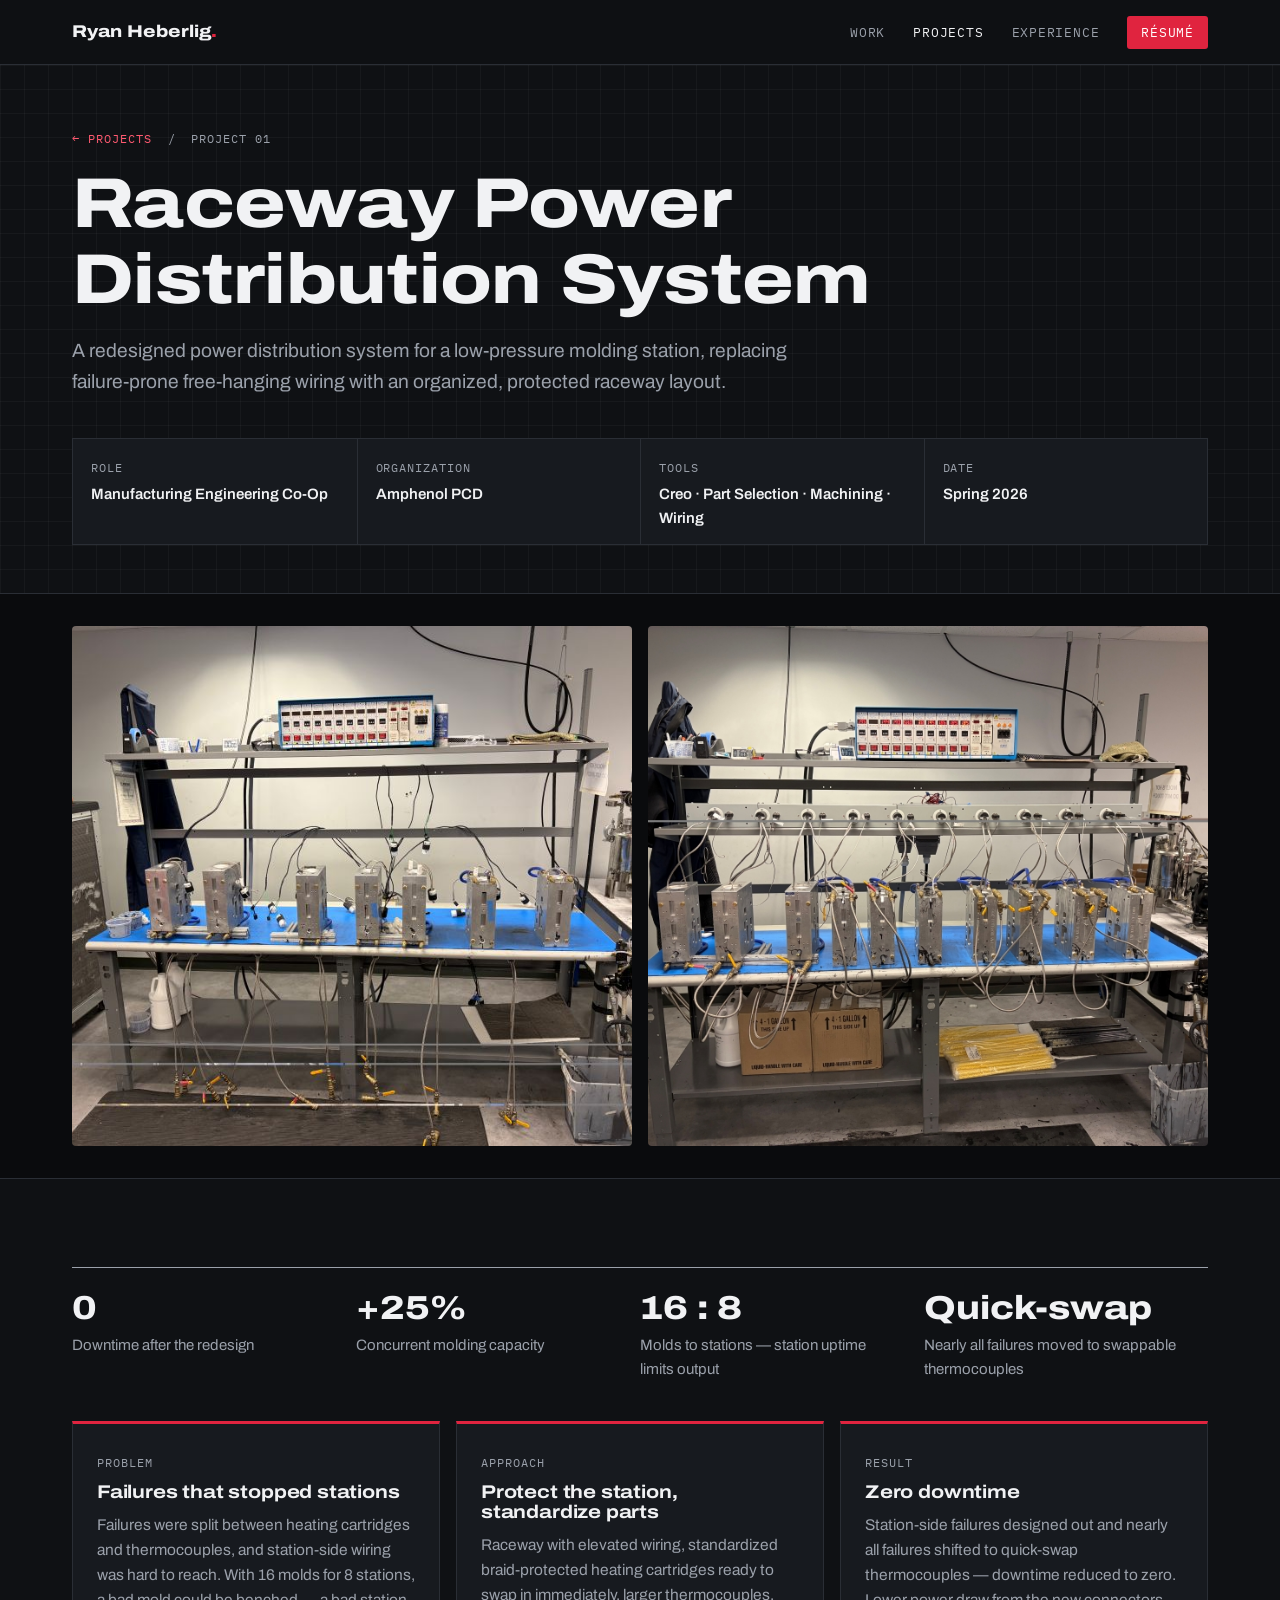
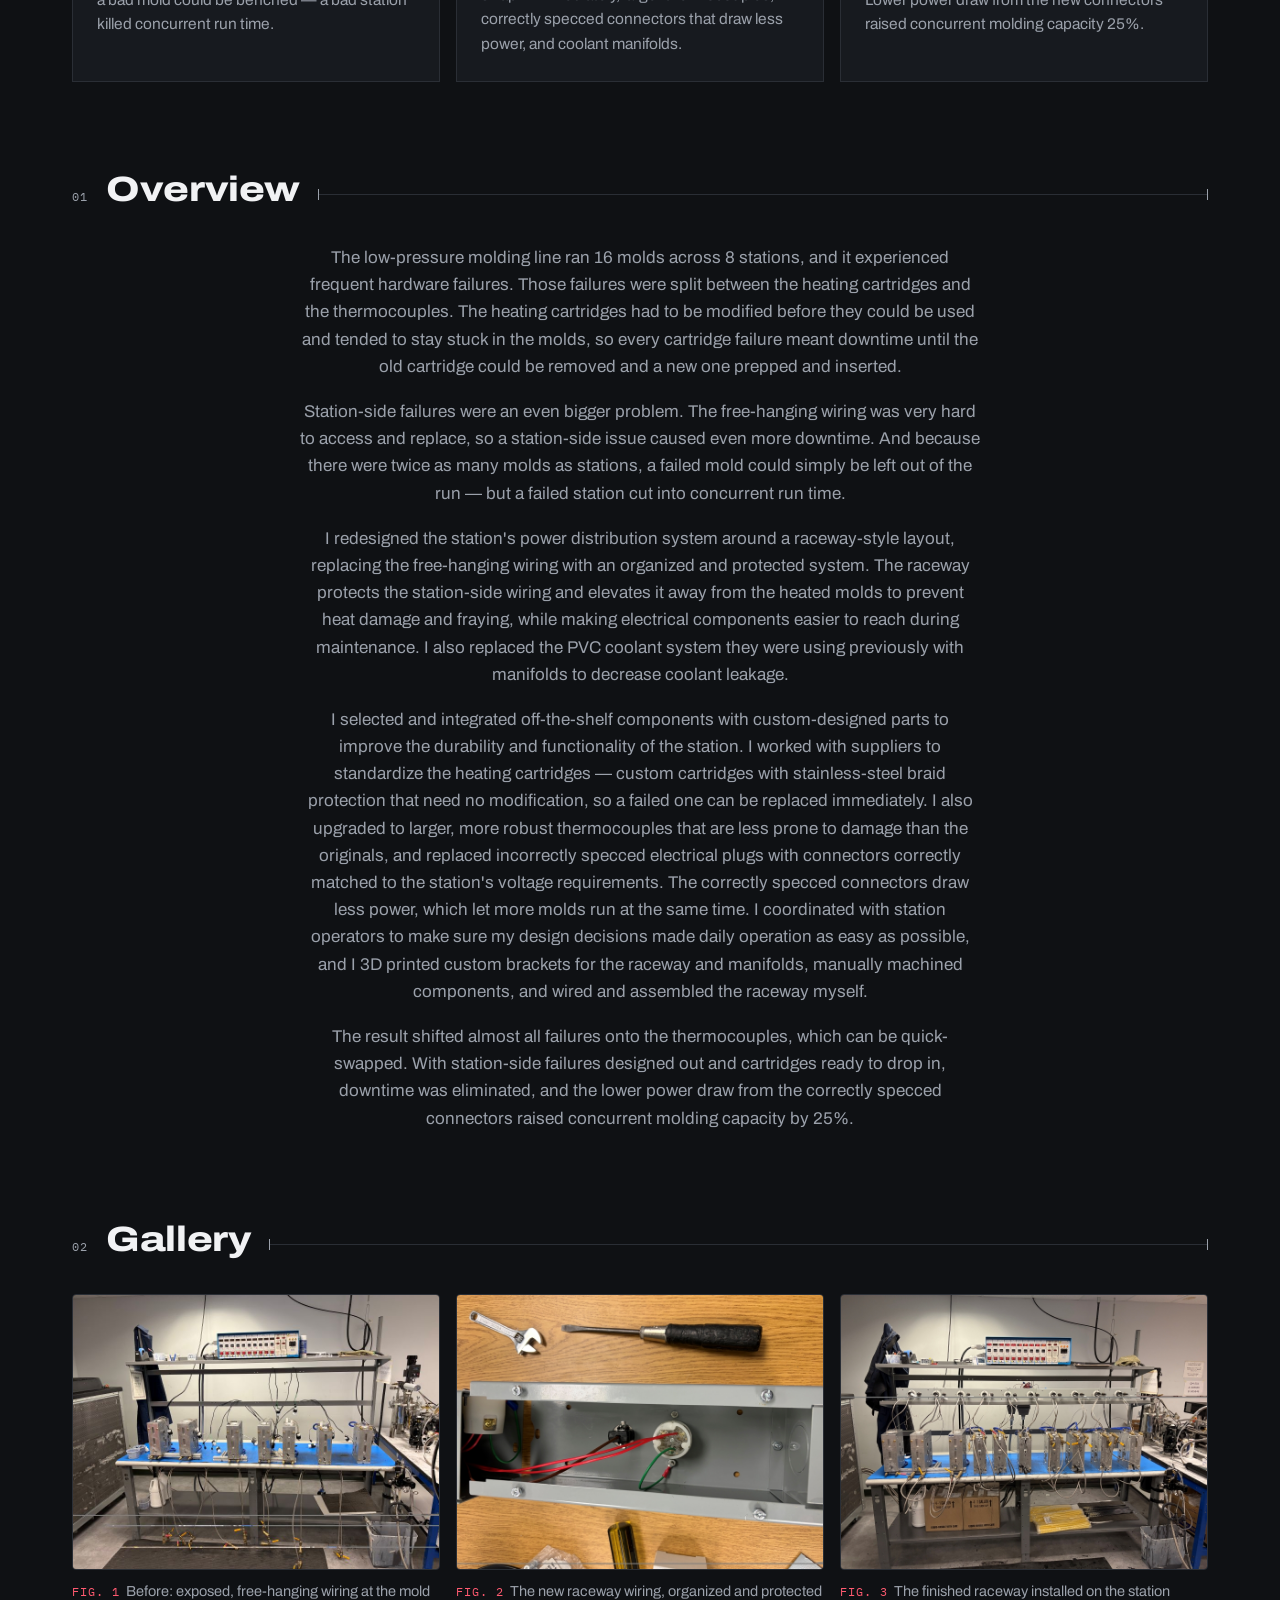
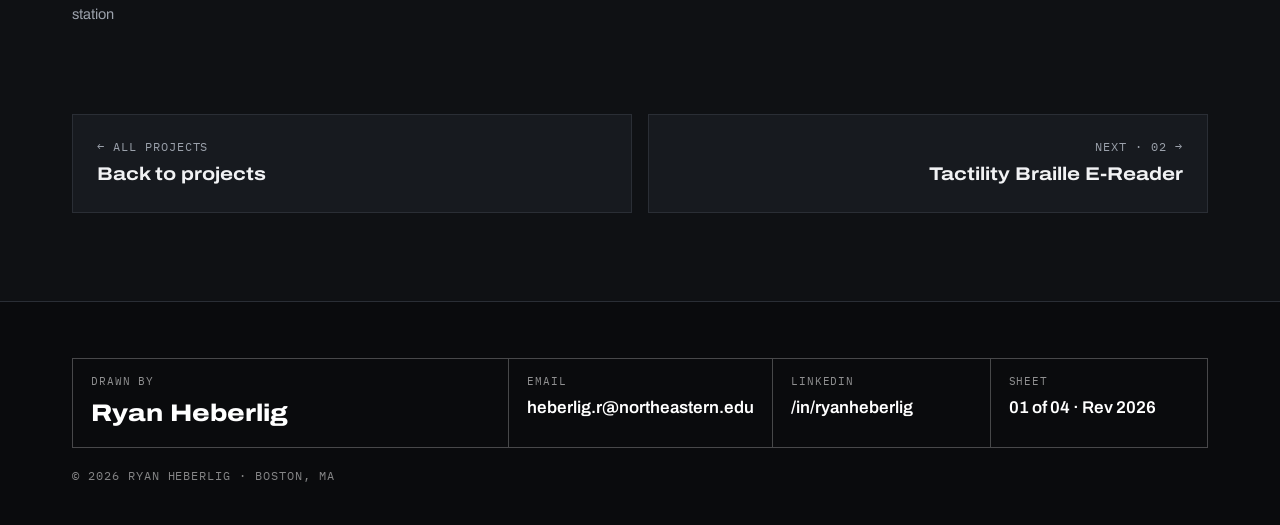
==== project-01.html @ c0a7a514 "Update site for new résumé - Replace resume.pdf with the latest version - Experience: add incoming Z" ====
<!DOCTYPE html>
<html lang="en">
<head>
  <meta charset="UTF-8">
  <meta name="viewport" content="width=device-width, initial-scale=1.0">
  <title>Raceway Power Distribution System — Ryan Heberlig</title>
  <meta name="description" content="A redesigned raceway-style power distribution system for a low-pressure molding station at Amphenol PCD, eliminating downtime and raising molding capacity by 25%.">
  <meta name="theme-color" content="#0F1114">
  <link rel="stylesheet" href="style.css?v=8">
</head>
<body data-page="projects" class="project-page">

  <!-- NAV BAR (identical on every page) -->
  <header class="site-nav">
    <div class="wrap">
      <a href="index.html" class="brand">Ryan Heberlig<span>.</span></a>
      <button class="nav-toggle" aria-label="Toggle navigation" aria-expanded="false">MENU</button>
      <nav>
        <ul class="nav-links">
          <li><a href="index.html" data-page="home">Work</a></li>
          <li><a href="projects.html" data-page="projects">Projects</a></li>
          <li><a href="index.html#experience">Experience</a></li>
          <li><a href="resume.html" data-page="resume" class="nav-cta">Résumé</a></li>
        </ul>
      </nav>
    </div>
  </header>

  <!-- =========================================================
       PROJECT HEADER + SPEC BOX
       ========================================================= -->
  <section class="p-hero grid-paper">
    <div class="wrap">
      <p class="mono crumbs"><a href="projects.html">← Projects</a> &nbsp;/&nbsp; Project 01</p>
      <h1>Raceway Power Distribution System</h1>
      <p class="sub">A redesigned power distribution system for a low-pressure molding station, replacing failure-prone free-hanging wiring with an organized, protected raceway layout.</p>
      <div class="spec"><div><span class="mono">Role</span><div class="v">Manufacturing Engineering Co-Op</div></div><div><span class="mono">Organization</span><div class="v">Amphenol PCD</div></div><div><span class="mono">Tools</span><div class="v">Creo · Part Selection · Machining · Wiring</div></div><div><span class="mono">Date</span><div class="v">Spring 2026</div></div></div>
    </div>
  </section>

  <!-- MAIN PHOTO / DEMO VIDEO (one item with p-media--single; remove that class to put two side by side) -->
  <section class="p-media">
    <div class="wrap">
      <img src="RacewayInitial.JPG" alt="Before: exposed, free-hanging wiring at the mold station">
      <img src="RacewayFinal.JPG" alt="After: the finished raceway power distribution system">
    </div>
  </section>

  <!-- =========================================================
       KEY NUMBERS + PROBLEM / APPROACH / RESULT
       ========================================================= -->
  <section class="sec">
    <div class="wrap">
      <div class="numbers"><div><div class="n">0</div><p>Downtime after the redesign</p></div><div><div class="n">+25%</div><p>Concurrent molding capacity</p></div><div><div class="n">16 : 8</div><p>Molds to stations — station uptime limits output</p></div><div><div class="n">Quick-swap</div><p>Nearly all failures moved to swappable thermocouples</p></div></div>
      <div class="par"><div><span class="mono">Problem</span><h3>Failures that stopped stations</h3><p>Failures were split between heating cartridges and thermocouples, and station-side wiring was hard to reach. With 16 molds for 8 stations, a bad mold could be benched — a bad station killed concurrent run time.</p></div><div><span class="mono">Approach</span><h3>Protect the station, standardize parts</h3><p>Raceway with elevated wiring, standardized braid-protected heating cartridges ready to swap in immediately, larger thermocouples, correctly specced connectors that draw less power, and coolant manifolds.</p></div><div><span class="mono">Result</span><h3>Zero downtime</h3><p>Station-side failures designed out and nearly all failures shifted to quick-swap thermocouples — downtime reduced to zero. Lower power draw from the new connectors raised concurrent molding capacity 25%.</p></div></div>
    </div>
  </section>

  <!-- OVERVIEW: free-form write-up. Keep paragraphs short. -->
  <section class="sec sec--tight">
    <div class="wrap">
      <div class="sec-head"><span class="mono">01</span><h2>Overview</h2><span class="dim"></span></div>
      <div class="prose prose--center">
        <p>The low-pressure molding line ran 16 molds across 8 stations, and it experienced frequent hardware failures. Those failures were split between the heating cartridges and the thermocouples. The heating cartridges had to be modified before they could be used and tended to stay stuck in the molds, so every cartridge failure meant downtime until the old cartridge could be removed and a new one prepped and inserted.</p>
        <p>Station-side failures were an even bigger problem. The free-hanging wiring was very hard to access and replace, so a station-side issue caused even more downtime. And because there were twice as many molds as stations, a failed mold could simply be left out of the run — but a failed station cut into concurrent run time.</p>
        <p>I redesigned the station's power distribution system around a raceway-style layout, replacing the free-hanging wiring with an organized and protected system. The raceway protects the station-side wiring and elevates it away from the heated molds to prevent heat damage and fraying, while making electrical components easier to reach during maintenance. I also replaced the PVC coolant system they were using previously with manifolds to decrease coolant leakage.</p>
        <p>I selected and integrated off-the-shelf components with custom-designed parts to improve the durability and functionality of the station. I worked with suppliers to standardize the heating cartridges — custom cartridges with stainless-steel braid protection that need no modification, so a failed one can be replaced immediately. I also upgraded to larger, more robust thermocouples that are less prone to damage than the originals, and replaced incorrectly specced electrical plugs with connectors correctly matched to the station's voltage requirements. The correctly specced connectors draw less power, which let more molds run at the same time. I coordinated with station operators to make sure my design decisions made daily operation as easy as possible, and I 3D printed custom brackets for the raceway and manifolds, manually machined components, and wired and assembled the raceway myself.</p>
        <p>The result shifted almost all failures onto the thermocouples, which can be quick-swapped. With station-side failures designed out and cartridges ready to drop in, downtime was eliminated, and the lower power draw from the correctly specced connectors raised concurrent molding capacity by 25%.</p>
      </div>
    </div>
  </section>

  <!-- =========================================================
       GALLERY — click any photo to open it full size.
       Duplicate a <figure> to add a photo; add class="is-cad"
       to an <img> that's a CAD screenshot so it isn't cropped.
       ========================================================= -->
  <section class="sec sec--tight">
    <div class="wrap">
      <div class="sec-head"><span class="mono">02</span><h2>Gallery</h2><span class="dim"></span></div>
      <div class="figs gallery-grid">
        <figure><img src="RacewayInitial.JPG" alt="Mold station before the redesign"><figcaption><span class="mono">Fig. 1</span>Before: exposed, free-hanging wiring at the mold station</figcaption></figure>
        <figure><img src="RacewayWiring.JPG" alt="Internal raceway wiring"><figcaption><span class="mono">Fig. 2</span>The new raceway wiring, organized and protected</figcaption></figure>
        <figure><img src="RacewayFinal.JPG" alt="Finished raceway power distribution system"><figcaption><span class="mono">Fig. 3</span>The finished raceway installed on the station</figcaption></figure>
      </div>
    </div>
  </section>

  <!-- PREV / NEXT PROJECT -->
  <section class="sec sec--tight">
    <div class="wrap">
      <nav class="pager">
        <a href="projects.html"><span class="mono">← All projects</span>Back to projects</a>
        <a href="project-02.html"><span class="mono">Next · 02 →</span>Tactility Braille E-Reader</a>
      </nav>
    </div>
  </section>

  <!-- TITLE-BLOCK FOOTER (styled like an engineering drawing's title block) -->
  <footer class="site-footer">
    <div class="wrap">
      <div class="tb">
        <div><span class="mono">Drawn by</span><span class="name">Ryan Heberlig</span></div>
        <div><span class="mono">Email</span><a class="v" href="mailto:heberlig.r@northeastern.edu">heberlig.r@northeastern.edu</a></div>
        <div><span class="mono">LinkedIn</span><a class="v" href="https://www.linkedin.com/in/ryanheberlig/" target="_blank" rel="noopener">/in/ryanheberlig</a></div>
        <div><span class="mono">Sheet</span><span class="v">01 of 04 · Rev 2026</span></div>
      </div>
      <p class="mono fine">&copy; 2026 Ryan Heberlig · Boston, MA</p>
    </div>
  </footer>

  <script src="main.js"></script>
</body>
</html>
---- style.css ----
/* =============================================================
   ENGINEERING PORTFOLIO — STYLESHEET  (dark "drawing sheet" style)
   =============================================================
   How this file is organized (search for these headers):
     1. FONT IMPORT
     2. DESIGN TOKENS (colors, type, spacing) — edit these first
     3. RESET & BASE ELEMENTS
     4. LAYOUT HELPERS (.wrap, .sec, section headers, .mono labels)
     5. NAV BAR
     6. BUTTONS
     7. HOME HERO (headline + framed headshot)
     8. STATS STRIP
     9. BENTO PROJECT GRID (homepage tiles)
     10. EXPERIENCE TABLE
     11. PROJECTS LIST PAGE
     12. PROJECT PAGE (header, spec box, media, numbers, cards)
     13. DESIGN ITERATION TIMELINE
     14. FIGURE GALLERY + LIGHTBOX
     15. PREV / NEXT PAGER
     16. RÉSUMÉ PDF VIEWER
     17. TITLE-BLOCK FOOTER
     18. RESPONSIVE (mobile) RULES

   NOTE: every page links style.css?v=N — bump N after editing
   this file so browsers don't keep using a cached old copy.
   ============================================================= */


/* -------------------------------------------------------------
   1. FONT IMPORT
   Archivo has a "width" axis: headings use a wider cut
   (font-stretch: 118%). IBM Plex Mono is used for the small
   uppercase "drawing label" text.
   ------------------------------------------------------------- */
@import url('https://fonts.googleapis.com/css2?family=Archivo:wdth,wght@100..125,400..800&family=IBM+Plex+Mono:wght@400;500;600&display=swap');


/* -------------------------------------------------------------
   2. DESIGN TOKENS
   Change colors/fonts/spacing here and they update everywhere.
   ------------------------------------------------------------- */
:root {
  --bg:          #0F1114; /* page background */
  --paper:       #171A1F; /* raised panels, cards */
  --deep:        #0A0B0D; /* footer and media bands */
  --ink:         #F1F2F4; /* primary text */
  --ink-soft:    #9BA1AB; /* secondary / muted text */
  --line:        #2A2E35; /* hairline borders */
  --grid:        rgba(255, 255, 255, 0.035); /* graph-paper lines */

  --accent:      #E0243F; /* buttons, chips, highlights */
  --accent-text: #FF5A70; /* lighter red, for small text on dark */
  --good:        #3DD68C; /* "resolved" / "available" green */

  --sans: 'Archivo', -apple-system, BlinkMacSystemFont, 'Segoe UI', Arial, sans-serif;
  --mono: 'IBM Plex Mono', ui-monospace, Menlo, Consolas, monospace;
  --wide: 118%;

  --content-width: 1200px;
  --radius: 6px;
}


/* -------------------------------------------------------------
   3. RESET & BASE ELEMENTS
   ------------------------------------------------------------- */
*, *::before, *::after { box-sizing: border-box; }

html {
  color-scheme: dark;
  scroll-behavior: smooth;
  -webkit-font-smoothing: antialiased;
}

body {
  margin: 0;
  background: var(--bg);
  color: var(--ink);
  font-family: var(--sans);
  font-size: 17px;
  line-height: 1.6;
}

h1, h2, h3 {
  margin: 0;
  line-height: 1.08;
  font-stretch: var(--wide);
  letter-spacing: -0.01em;
}

p { margin: 0; }
img, video { display: block; max-width: 100%; }
a { color: inherit; text-decoration: none; }

:focus-visible { outline: 2px solid var(--accent-text); outline-offset: 3px; }

@media (prefers-reduced-motion: reduce) {
  html { scroll-behavior: auto; }
  * { transition: none !important; }
}


/* -------------------------------------------------------------
   4. LAYOUT HELPERS
   ------------------------------------------------------------- */
.wrap { max-width: var(--content-width); margin: 0 auto; padding: 0 32px; }

.sec { padding: 88px 0; }
.sec--tight { padding-top: 0; }

/* small uppercase monospace label, used all over the site */
.mono {
  font-family: var(--mono);
  font-size: 12px;
  letter-spacing: 0.08em;
  text-transform: uppercase;
  color: var(--ink-soft);
}

/* faint graph-paper background, used on page headers */
.grid-paper {
  background-image:
    linear-gradient(var(--grid) 1px, transparent 1px),
    linear-gradient(90deg, var(--grid) 1px, transparent 1px);
  background-size: 24px 24px;
}

/* section header: "01  Selected work |———————| 4 projects"
   the line between is drawn like a dimension line */
.sec-head { display: flex; align-items: baseline; gap: 18px; margin-bottom: 36px; }
.sec-head h2 { font-size: 2.2rem; font-weight: 800; }
.sec-head .dim { flex: 1; height: 1px; background: var(--line); position: relative; top: -6px; }
.sec-head .dim::before,
.sec-head .dim::after {
  content: "";
  position: absolute;
  top: -5px;
  width: 1px;
  height: 11px;
  background: var(--ink-soft);
}
.sec-head .dim::before { left: 0; }
.sec-head .dim::after { right: 0; }

/* red metric chip, e.g. "+25% molding capacity" */
.metric {
  display: inline-block;
  font-family: var(--mono);
  font-size: 12px;
  font-weight: 600;
  letter-spacing: 0.04em;
  background: var(--accent);
  color: #fff;
  padding: 5px 10px;
  border-radius: 3px;
}
.metric--wip { background: var(--ink); color: var(--bg); }

/* skill tags */
.tags { display: flex; flex-wrap: wrap; gap: 8px; list-style: none; margin: 0; padding: 0; }
.tags li {
  font-family: var(--mono);
  font-size: 12px;
  letter-spacing: 0.04em;
  color: var(--ink-soft);
  border: 1px solid var(--line);
  padding: 4px 10px;
  border-radius: 3px;
}

.text-link {
  font-family: var(--mono);
  font-size: 13px;
  letter-spacing: 0.06em;
  text-transform: uppercase;
  color: var(--accent-text);
}
.text-link:hover { color: var(--ink); }

/* readable body text column */
.prose { max-width: 68ch; color: var(--ink-soft); }
.prose p + p { margin-top: 18px; }
.prose--center { margin: 0 auto; text-align: center; }


/* -------------------------------------------------------------
   5. NAV BAR
   ------------------------------------------------------------- */
.site-nav {
  position: sticky;
  top: 0;
  z-index: 50;
  background: rgba(15, 17, 20, 0.88);
  backdrop-filter: blur(8px);
  -webkit-backdrop-filter: blur(8px);
  border-bottom: 1px solid var(--line);
}
.site-nav .wrap { display: flex; align-items: center; justify-content: space-between; height: 64px; }

.brand { font-weight: 800; font-stretch: var(--wide); font-size: 17px; }
.brand span { color: var(--accent); }

.nav-links { display: flex; align-items: center; gap: 28px; list-style: none; margin: 0; padding: 0; }
.nav-links a {
  font-family: var(--mono);
  font-size: 13px;
  letter-spacing: 0.06em;
  text-transform: uppercase;
  color: var(--ink-soft);
  transition: color .2s ease;
}
.nav-links a:hover,
.nav-links a.is-active { color: var(--ink); }
.nav-links a.nav-cta { color: #fff; background: var(--accent); padding: 8px 14px; border-radius: 3px; }

.nav-toggle {
  display: none;
  font-family: var(--mono);
  font-size: 12px;
  letter-spacing: 0.08em;
  color: var(--ink);
  background: transparent;
  border: 1px solid var(--line);
  border-radius: 3px;
  padding: 8px 12px;
  cursor: pointer;
}


/* -------------------------------------------------------------
   6. BUTTONS
   ------------------------------------------------------------- */
.actions { display: flex; flex-wrap: wrap; gap: 12px; margin-top: 32px; }

.btn {
  display: inline-block;
  font-weight: 600;
  font-size: 15px;
  padding: 13px 22px;
  border-radius: 3px;
  border: 1px solid var(--line);
  transition: border-color .2s ease, background .2s ease;
}
.btn-primary { background: var(--accent); border-color: var(--accent); color: #fff; }
.btn-primary:hover { background: #C41C35; border-color: #C41C35; }
.btn-line:hover { border-color: var(--ink); }


/* -------------------------------------------------------------
   7. HOME HERO
   Headline on the left, headshot on the right inside a framed
   "drawing view" with red corner marks.
   ------------------------------------------------------------- */
.hero {
  border-bottom: 1px solid var(--line);
  background-image:
    radial-gradient(ellipse at 80% 40%, rgba(224, 36, 63, 0.10), transparent 55%),
    linear-gradient(var(--grid) 1px, transparent 1px),
    linear-gradient(90deg, var(--grid) 1px, transparent 1px);
  background-size: auto, 24px 24px, 24px 24px;
}
.hero .wrap {
  display: grid;
  grid-template-columns: 1.5fr 1fr;
  gap: 64px;
  align-items: center;
  padding-top: 88px;
  padding-bottom: 72px;
}
.hero h1 { font-size: clamp(2.6rem, 5.4vw, 4.4rem); font-weight: 800; margin: 18px 0 20px; }
.hero .sub { font-size: 1.2rem; color: var(--ink-soft); max-width: 34em; }
.hero .sub b { color: var(--ink); font-weight: 600; }

/* "Open to co-op opportunities" pill with a green status dot */
.avail {
  display: inline-flex;
  align-items: center;
  gap: 8px;
  font-family: var(--mono);
  font-size: 12px;
  letter-spacing: 0.06em;
  text-transform: uppercase;
  background: var(--paper);
  border: 1px solid var(--line);
  padding: 6px 12px;
  border-radius: 99px;
}
.avail::before {
  content: "";
  width: 8px;
  height: 8px;
  border-radius: 50%;
  background: var(--good);
  box-shadow: 0 0 8px var(--good);
}

.view { position: relative; padding: 18px; background: var(--paper); border: 1px solid var(--line); }
.view img { width: 100%; aspect-ratio: 1; object-fit: cover; border-radius: 50%; transform: scale(1.04); clip-path: circle(46.5%); }
.view::before,
.view::after {
  content: "";
  position: absolute;
  width: 22px;
  height: 22px;
  border-color: var(--accent);
  border-style: solid;
}
.view::before { top: -1px; left: -1px; border-width: 2px 0 0 2px; }
.view::after { bottom: -1px; right: -1px; border-width: 0 2px 2px 0; }
.view .tag { position: absolute; left: 18px; bottom: -26px; }


/* -------------------------------------------------------------
   8. STATS STRIP (row of big numbers under the home hero)
   ------------------------------------------------------------- */
.stats { background: var(--paper); border-bottom: 1px solid var(--line); }
.stats .wrap { display: grid; grid-template-columns: repeat(4, 1fr); }
.stat { padding: 26px 24px; border-left: 1px solid var(--line); }
.stat:first-child { border-left: 0; padding-left: 0; }
.stat .n { font-size: 2rem; font-weight: 800; font-stretch: var(--wide); line-height: 1.1; }
.stat .n em { font-style: normal; color: var(--accent-text); }


/* -------------------------------------------------------------
   9. BENTO PROJECT GRID
   Six-column grid. Tile size classes:
     .t-big  = 4 cols x 2 rows   .t-tall = 2 cols x 2 rows
     .t-wide = 3 cols x 2 rows
   .t-cad is for CAD screenshots: shows the whole image instead
   of cropping it to fill the tile.
   ------------------------------------------------------------- */
.bento { display: grid; gap: 16px; grid-template-columns: repeat(6, 1fr); grid-auto-rows: 210px; }

.tile {
  position: relative;
  overflow: hidden;
  border-radius: var(--radius);
  background: var(--paper);
  border: 1px solid var(--line);
}
.tile img { width: 100%; height: 100%; object-fit: cover; transition: transform .5s ease; }
.tile:hover img { transform: scale(1.04); }
.tile::after {
  content: "";
  position: absolute;
  inset: 0;
  background: linear-gradient(to top, rgba(10, 11, 13, .9) 0%, rgba(10, 11, 13, .35) 42%, transparent 70%);
}
.tile .num {
  position: absolute;
  top: 16px;
  left: 18px;
  z-index: 1;
  color: #fff;
  background: rgba(10, 11, 13, .65);
  padding: 4px 8px;
  border-radius: 3px;
  font-family: var(--mono);
  font-size: 11px;
  letter-spacing: .08em;
}
.tile .meta { position: absolute; left: 0; right: 0; bottom: 0; z-index: 1; padding: 22px 24px; color: #fff; }
.tile h3 { font-size: 1.45rem; font-weight: 700; margin: 6px 0 10px; }
.tile .org { color: rgba(255, 255, 255, .72); }

.t-big { grid-column: span 4; grid-row: span 2; }
.t-big h3 { font-size: 2rem; }
.t-tall { grid-column: span 2; grid-row: span 2; }
.t-wide { grid-column: span 3; grid-row: span 2; }
.t-cad { background: #1E222A; }
.t-cad img { object-fit: contain; padding: 30px 30px 110px; }


/* -------------------------------------------------------------
   10. EXPERIENCE TABLE (homepage)
   ------------------------------------------------------------- */
.xp { border-top: 1px solid var(--ink-soft); }
.xp-row {
  display: grid;
  grid-template-columns: 170px 1.2fr 1.6fr 140px;
  gap: 24px;
  align-items: baseline;
  padding: 20px 0;
  border-bottom: 1px solid var(--line);
}
.xp-row h3 { font-size: 1.1rem; font-weight: 700; }
.xp-row p { color: var(--ink-soft); font-size: 15px; }
.xp-row .r { text-align: right; }
.xp-row--incoming > .mono:first-child { color: var(--good); }


/* -------------------------------------------------------------
   11. PROJECTS LIST PAGE
   One .entry per project: thumbnail on the left, text right.
   ------------------------------------------------------------- */
.entry {
  display: grid;
  grid-template-columns: 380px 1fr;
  gap: 40px;
  padding: 40px 0;
  border-top: 1px solid var(--line);
}
.entry:first-of-type { border-top: 1px solid var(--ink-soft); }
.entry-thumb { display: block; overflow: hidden; border-radius: var(--radius); border: 1px solid var(--line); aspect-ratio: 4 / 3; background: var(--paper); }
.entry-thumb img { width: 100%; height: 100%; object-fit: cover; transition: transform .5s ease; }
.entry-thumb:hover img { transform: scale(1.04); }
.entry-thumb.is-cad { background: #1E222A; }
.entry-thumb.is-cad img { object-fit: contain; padding: 20px; }
.entry h2 { font-size: 1.7rem; font-weight: 800; margin: 10px 0 14px; }
.entry h2 a:hover { color: var(--accent-text); }
.entry .metric { margin-bottom: 4px; }
.entry .tags { margin-bottom: 18px; }
.entry .prose { margin-bottom: 18px; }


/* -------------------------------------------------------------
   12. PROJECT PAGE
   ------------------------------------------------------------- */
.p-hero { border-bottom: 1px solid var(--line); }
.p-hero .wrap { padding-top: 64px; padding-bottom: 48px; }
.crumbs { margin-bottom: 18px; }
.crumbs a { color: var(--accent-text); }
.p-hero h1 { font-size: clamp(2.4rem, 6vw, 4.4rem); font-weight: 800; max-width: 15em; }
.p-hero .sub { font-size: 1.2rem; color: var(--ink-soft); max-width: 40em; margin-top: 18px; }

/* four-cell spec box under the title (role / team / tools / date) */
.spec {
  display: grid;
  grid-template-columns: repeat(4, 1fr);
  margin-top: 40px;
  border: 1px solid var(--line);
  background: var(--paper);
}
.spec > div { padding: 14px 18px; border-left: 1px solid var(--line); }
.spec > div:first-child { border-left: 0; }
.spec .v { font-weight: 600; font-size: 15px; margin-top: 2px; }

/* dark band holding the main photo(s) or demo video.
   Two items sit side by side; add .p-media--single for one. */
.p-media { background: var(--deep); border-bottom: 1px solid var(--line); }
.p-media .wrap { display: grid; grid-template-columns: 1fr 1fr; gap: 16px; padding-top: 32px; padding-bottom: 32px; }
.p-media img,
.p-media video { width: 100%; height: 520px; object-fit: cover; border-radius: 4px; background: #000; }
.p-media video { object-fit: contain; }
.p-media--single .wrap { grid-template-columns: 1fr; }
.p-media--single img { height: auto; max-height: 640px; object-fit: contain; }
.p-media--single video { width: auto; max-width: 100%; height: 640px; margin: 0 auto; }
.p-media .is-cad { background: #1E222A; object-fit: contain; padding: 24px; }

/* row of big headline numbers */
.numbers { display: grid; grid-template-columns: repeat(4, 1fr); border-top: 1px solid var(--ink-soft); }
.numbers--3 { grid-template-columns: repeat(3, 1fr); }
.numbers > div { padding: 24px 24px 0 0; }
.numbers .n { font-size: clamp(1.9rem, 2.6vw, 2.6rem); font-weight: 800; font-stretch: var(--wide); line-height: 1; white-space: nowrap; }
.numbers .n small { font-size: 1.2rem; }
.numbers p { color: var(--ink-soft); font-size: 15px; margin-top: 8px; }

/* Problem / Approach / Result cards */
.par { display: grid; grid-template-columns: repeat(3, 1fr); gap: 16px; margin-top: 40px; }
.par > div { background: var(--paper); border: 1px solid var(--line); border-top: 3px solid var(--accent); padding: 24px; }
.par h3 { font-size: 1.15rem; margin: 8px 0 10px; }
.par p { color: var(--ink-soft); font-size: 15.5px; }


/* -------------------------------------------------------------
   13. DESIGN ITERATION TIMELINE
   One .step per revision. The last step gets a filled dot.
   Use .bad / .good for the one-line verdict under each.
   ------------------------------------------------------------- */
.timeline { display: grid; grid-auto-flow: column; grid-auto-columns: 1fr; gap: 16px; }
.step .dot { display: flex; align-items: center; gap: 10px; margin-bottom: 14px; }
.step .dot::before {
  content: "";
  flex: none;
  width: 12px;
  height: 12px;
  border: 2px solid var(--accent);
  border-radius: 50%;
  background: var(--bg);
}
.step .dot::after { content: ""; flex: 1; height: 1px; background: var(--line); }
.step:last-child .dot::before { background: var(--accent); }
.step figure { margin: 0; background: var(--paper); border: 1px solid var(--line); padding: 10px; height: 100%; }
.step img { width: 100%; aspect-ratio: 4 / 3; object-fit: contain; background: #fff; cursor: zoom-in; }
.step figcaption { padding: 12px 4px 4px; font-size: 14.5px; color: var(--ink-soft); }
.step figcaption b { display: block; color: var(--ink); font-size: 15.5px; margin-bottom: 2px; }

.bad,
.good,
.neutral { font-family: var(--mono); font-size: 11px; letter-spacing: .06em; text-transform: uppercase; }
.bad { color: var(--accent-text); }
.step .bad,
.step .good,
.step .neutral { display: block; margin-top: 6px; }
.neutral { color: var(--ink); }
.good { color: var(--good); }


/* -------------------------------------------------------------
   14. FIGURE GALLERY + LIGHTBOX
   .gallery-grid is what main.js looks for — click any photo
   inside one to open it full size. Captions show under the
   photo and in the lightbox.
   ------------------------------------------------------------- */
.figs { display: grid; grid-template-columns: repeat(3, 1fr); gap: 16px; }
.figs figure { margin: 0; }
.figs img { width: 100%; aspect-ratio: 4 / 3; object-fit: cover; border-radius: 4px; border: 1px solid var(--line); cursor: zoom-in; }
.figs img.is-cad { object-fit: contain; background: #fff; }
.figs figcaption { margin-top: 10px; font-size: 14.5px; color: var(--ink-soft); }
.figs figcaption .mono { color: var(--accent-text); margin-right: 6px; }

.lightbox-overlay {
  position: fixed;
  inset: 0;
  z-index: 1000;
  display: flex;
  align-items: center;
  justify-content: center;
  padding: 32px;
  background: rgba(5, 6, 8, 0.95);
}
.lightbox-overlay[hidden] { display: none; }

.lightbox-img {
  max-width: 92vw;
  max-height: 86vh;
  width: auto;
  height: auto;
  object-fit: contain;
  border-radius: var(--radius);
  box-shadow: 0 10px 40px rgba(0, 0, 0, 0.5);
}

.lightbox-close,
.lightbox-prev,
.lightbox-next {
  position: absolute;
  display: flex;
  align-items: center;
  justify-content: center;
  width: 44px;
  height: 44px;
  border-radius: 50%;
  border: 1px solid rgba(255, 255, 255, 0.3);
  background: rgba(255, 255, 255, 0.08);
  color: #fff;
  font-size: 1.4rem;
  line-height: 1;
  cursor: pointer;
}
.lightbox-close:hover,
.lightbox-prev:hover,
.lightbox-next:hover { background: var(--accent); border-color: var(--accent); }

.lightbox-close { top: 24px; right: 24px; }
.lightbox-prev { left: 24px; top: 50%; transform: translateY(-50%); }
.lightbox-next { right: 24px; top: 50%; transform: translateY(-50%); }

.lightbox-caption {
  position: absolute;
  bottom: 52px;
  left: 50%;
  transform: translateX(-50%);
  max-width: 80vw;
  text-align: center;
  color: rgba(255, 255, 255, 0.95);
  font-size: 0.95rem;
}
.lightbox-caption:empty { display: none; }

.lightbox-counter {
  position: absolute;
  bottom: 24px;
  left: 50%;
  transform: translateX(-50%);
  font-family: var(--mono);
  font-size: 12px;
  color: rgba(255, 255, 255, 0.7);
}

.lightbox-overlay.is-single .lightbox-prev,
.lightbox-overlay.is-single .lightbox-next { display: none; }


/* -------------------------------------------------------------
   15. PREV / NEXT PAGER (bottom of project pages)
   ------------------------------------------------------------- */
.pager { display: grid; grid-template-columns: 1fr 1fr; gap: 16px; }
.pager a {
  border: 1px solid var(--line);
  background: var(--paper);
  padding: 22px 24px;
  font-weight: 700;
  font-stretch: var(--wide);
  font-size: 1.15rem;
  transition: border-color .2s ease;
}
.pager a:hover { border-color: var(--ink-soft); }
.pager a .mono { display: block; margin-bottom: 4px; font-weight: 400; font-stretch: normal; }
.pager a:last-child { text-align: right; }


/* -------------------------------------------------------------
   16. RÉSUMÉ PDF VIEWER
   The embedded PDF is sized like a letter page (8.5 x 11). On
   phones the whole viewer section is hidden (section 18).
   ------------------------------------------------------------- */
.resume-viewer {
  width: 100%;
  max-width: 1000px;
  margin: 0 auto;
  aspect-ratio: 8.5 / 11;
  background: #fff;
  border: 1px solid var(--line);
  border-radius: var(--radius);
  box-shadow: 0 16px 48px rgba(0, 0, 0, 0.5);
  overflow: hidden;
}
.resume-viewer iframe { display: block; width: 100%; height: 100%; border: 0; }


/* -------------------------------------------------------------
   17. TITLE-BLOCK FOOTER
   Styled after the title block on an engineering drawing.
   ------------------------------------------------------------- */
.site-footer { background: var(--deep); border-top: 1px solid var(--line); color: #fff; padding: 56px 0 40px; }
.tb { display: grid; grid-template-columns: 2fr 1fr 1fr 1fr; border: 1px solid rgba(255, 255, 255, .25); }
.tb > div { padding: 14px 18px; border-left: 1px solid rgba(255, 255, 255, .25); }
.tb > div:first-child { border-left: 0; }
.tb .mono { display: block; margin-bottom: 4px; font-size: 11px; color: rgba(255, 255, 255, .55); }
.tb .v { font-weight: 600; }
.tb a.v:hover { color: var(--accent-text); }
.tb .name { font-size: 1.5rem; font-weight: 800; font-stretch: var(--wide); }
.site-footer .fine { margin-top: 18px; color: rgba(255, 255, 255, .5); }


/* -------------------------------------------------------------
   18. RESPONSIVE (MOBILE) RULES
   ------------------------------------------------------------- */
@media (max-width: 900px) {
  .entry { grid-template-columns: 1fr; gap: 24px; }
  .par, .timeline { grid-template-columns: 1fr 1fr; }
  .timeline { grid-auto-flow: row; }
}

@media (max-width: 820px) {
  .wrap { padding: 0 20px; }
  .sec { padding: 56px 0; }
  .sec--tight { padding-top: 0; }

  /* nav collapses into a dropdown */
  .nav-toggle { display: block; margin-left: auto; }
  .nav-links {
    display: none;
    position: absolute;
    top: 64px;
    left: 0;
    right: 0;
    flex-direction: column;
    align-items: stretch;
    gap: 0;
    padding: 8px 20px 20px;
    background: var(--bg);
    border-bottom: 1px solid var(--line);
  }
  .nav-links.is-open { display: flex; }
  .nav-links a { display: block; padding: 14px 0; border-bottom: 1px solid var(--line); }
  .nav-links a.nav-cta { margin-top: 14px; text-align: center; padding: 12px; border-bottom: 0; }

  .sec-head .dim,
  .sec-head .dim ~ .mono { display: none; }
  .sec-head h2 { font-size: 1.8rem; }

  .hero .wrap { grid-template-columns: 1fr; gap: 40px; padding-top: 48px; }
  .hero .view { max-width: 220px; order: -1; }

  .stats .wrap { grid-template-columns: 1fr 1fr; }
  .stat { padding: 18px 0; border-left: 0; border-top: 1px solid var(--line); }
  .stat:nth-child(-n+2) { border-top: 0; }

  .bento { grid-template-columns: 1fr; grid-auto-rows: 300px; }
  .t-big, .t-tall, .t-wide { grid-column: auto; grid-row: auto; }
  .t-big h3 { font-size: 1.45rem; }

  .xp-row { grid-template-columns: 1fr; gap: 4px; }
  .xp-row .r { text-align: left; }

  .spec, .numbers, .numbers--3 { grid-template-columns: 1fr 1fr; }
  .numbers > div { min-width: 0; padding-right: 16px; }
  .numbers .n { font-size: 1.9rem; white-space: normal; overflow-wrap: anywhere; }
  .spec > div:nth-child(3) { border-left: 0; }
  .spec > div:nth-child(n+3) { border-top: 1px solid var(--line); }

  .p-media .wrap { grid-template-columns: 1fr; }
  .p-media img, .p-media video { height: 380px; }
  .p-media--single img { height: auto; }
  .p-media--single video { height: 480px; }

  .par, .timeline, .figs { grid-template-columns: 1fr; }
  .pager { grid-template-columns: 1fr; }
  .pager a:last-child { text-align: left; }

  .resume-viewer-section { display: none; }

  .tb { grid-template-columns: 1fr; }
  .tb > div { border-left: 0; border-top: 1px solid rgba(255, 255, 255, .25); }
  .tb > div:first-child { border-top: 0; }
}
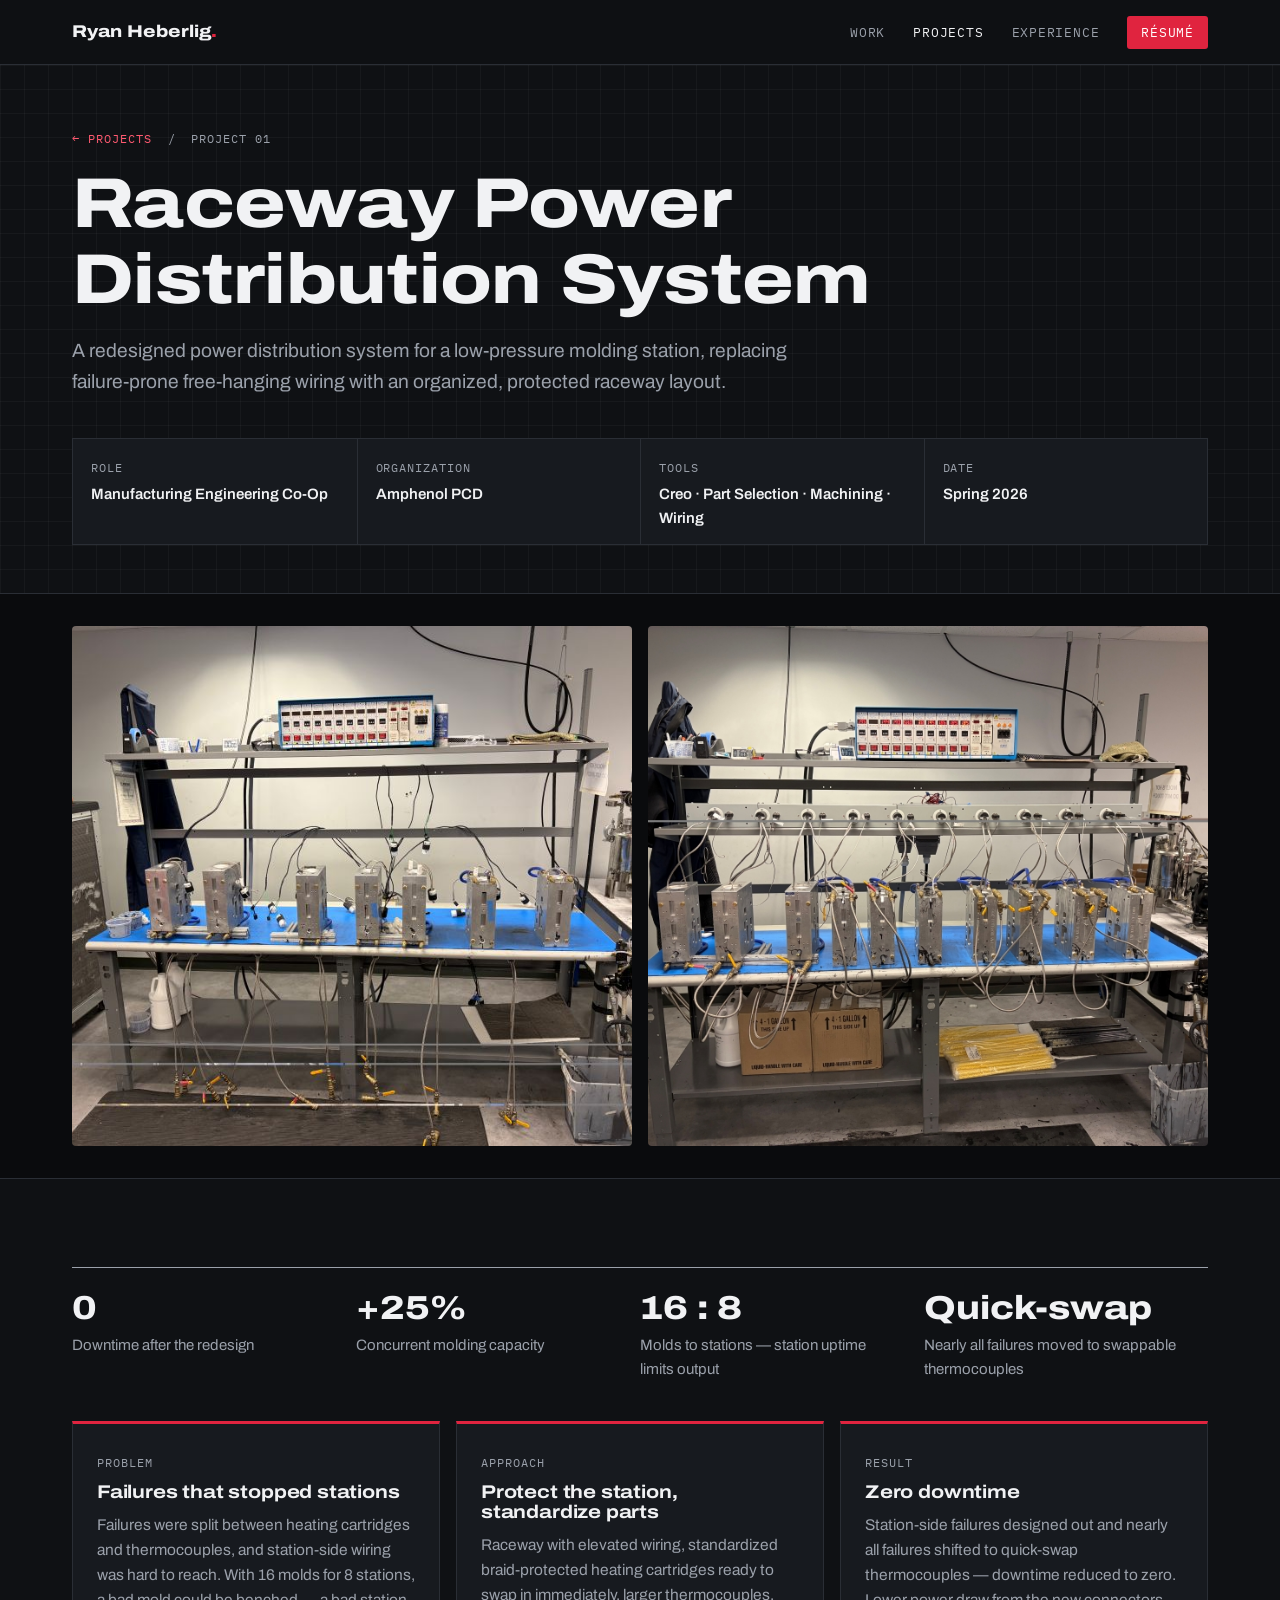
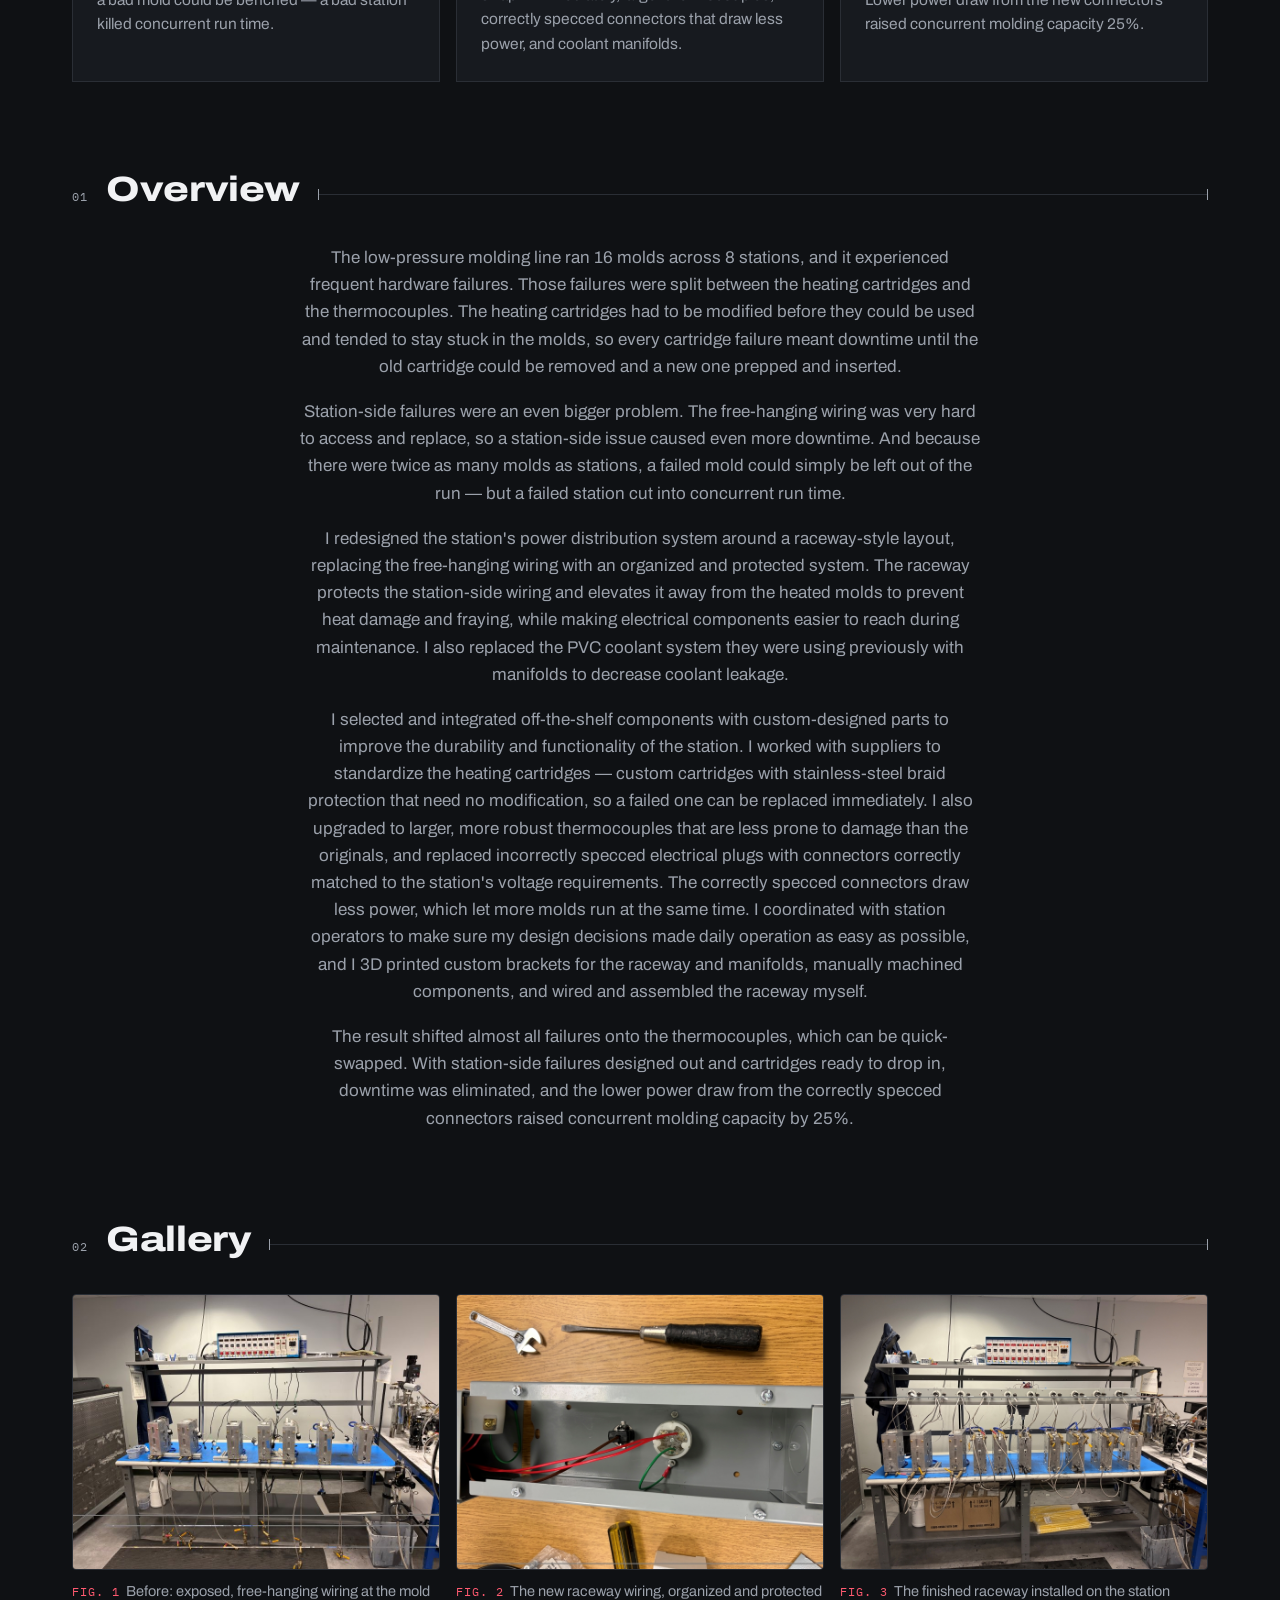
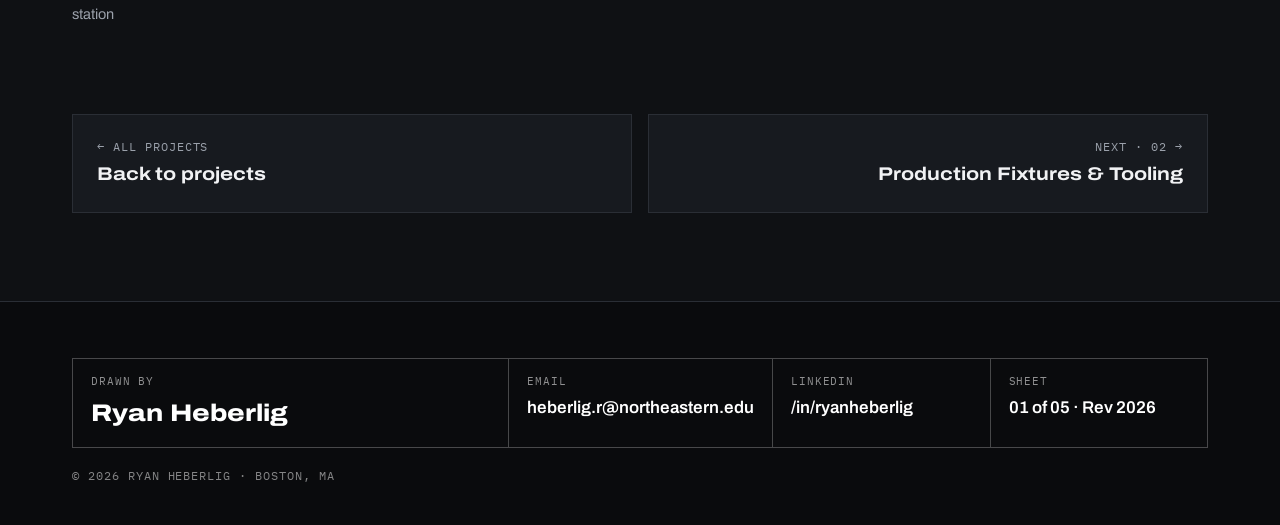
==== commit 91c0922e: "Add Production Fixtures & Tooling project (Amphenol PCD) - New project-05.html: key numbers, overvie" ====
--- a/project-01.html
+++ b/project-01.html
@@ -6,7 +6,7 @@
   <title>Raceway Power Distribution System — Ryan Heberlig</title>
   <meta name="description" content="A redesigned raceway-style power distribution system for a low-pressure molding station at Amphenol PCD, eliminating downtime and raising molding capacity by 25%.">
   <meta name="theme-color" content="#0F1114">
-  <link rel="stylesheet" href="style.css?v=8">
+  <link rel="stylesheet" href="style.css?v=10">
 </head>
 <body data-page="projects" class="project-page">
 
@@ -91,7 +91,7 @@
     <div class="wrap">
       <nav class="pager">
         <a href="projects.html"><span class="mono">← All projects</span>Back to projects</a>
-        <a href="project-02.html"><span class="mono">Next · 02 →</span>Tactility Braille E-Reader</a>
+        <a href="project-05.html"><span class="mono">Next · 02 →</span>Production Fixtures &amp; Tooling</a>
       </nav>
     </div>
   </section>
@@ -103,7 +103,7 @@
         <div><span class="mono">Drawn by</span><span class="name">Ryan Heberlig</span></div>
         <div><span class="mono">Email</span><a class="v" href="mailto:heberlig.r@northeastern.edu">heberlig.r@northeastern.edu</a></div>
         <div><span class="mono">LinkedIn</span><a class="v" href="https://www.linkedin.com/in/ryanheberlig/" target="_blank" rel="noopener">/in/ryanheberlig</a></div>
-        <div><span class="mono">Sheet</span><span class="v">01 of 04 · Rev 2026</span></div>
+        <div><span class="mono">Sheet</span><span class="v">01 of 05 · Rev 2026</span></div>
       </div>
       <p class="mono fine">&copy; 2026 Ryan Heberlig · Boston, MA</p>
     </div>
--- a/style.css
+++ b/style.css
@@ -319,6 +319,8 @@
 .stat:first-child { border-left: 0; padding-left: 0; }
 .stat .n { font-size: 2rem; font-weight: 800; font-stretch: var(--wide); line-height: 1.1; }
 .stat .n em { font-style: normal; color: var(--accent-text); }
+.stat .src { display: block; margin-top: 6px; font-size: 13px; color: var(--ink); opacity: .8; }
+.stat .src::before { content: "↳ "; color: var(--accent-text); }
 
 
 /* -------------------------------------------------------------
@@ -367,8 +369,36 @@
 .t-big h3 { font-size: 2rem; }
 .t-tall { grid-column: span 2; grid-row: span 2; }
 .t-wide { grid-column: span 3; grid-row: span 2; }
+.t-full { grid-column: span 6; grid-row: span 2; }
 .t-cad { background: #1E222A; }
 .t-cad img { object-fit: contain; padding: 30px 30px 110px; }
+
+
+/* big-number tile / thumbnail for projects without photos */
+.t-type,
+.entry-thumb.is-type {
+  background-color: var(--paper);
+  background-image:
+    radial-gradient(ellipse at 85% 15%, rgba(224, 36, 63, 0.14), transparent 60%),
+    linear-gradient(var(--grid) 1px, transparent 1px),
+    linear-gradient(90deg, var(--grid) 1px, transparent 1px);
+  background-size: auto, 24px 24px, 24px 24px;
+}
+.t-type::after { display: none; }
+.t-type .type-art { position: absolute; top: 64px; left: 24px; right: 24px; }
+.type-n {
+  display: block;
+  font-size: 7.5rem;
+  font-weight: 800;
+  font-stretch: var(--wide);
+  line-height: .9;
+  color: var(--ink);
+}
+.type-art .mono { display: block; margin-top: 12px; padding-top: 10px; border-top: 1px solid var(--line); }
+.entry-thumb.is-type { display: flex; align-items: center; padding: 32px; }
+.tile:hover .type-n,
+.entry-thumb.is-type:hover .type-n { color: var(--accent-text); }
+.type-n { transition: color .3s ease; }
 
 
 /* -------------------------------------------------------------
@@ -460,6 +490,16 @@
 .par > div { background: var(--paper); border: 1px solid var(--line); border-top: 3px solid var(--accent); padding: 24px; }
 .par h3 { font-size: 1.15rem; margin: 8px 0 10px; }
 .par p { color: var(--ink-soft); font-size: 15.5px; }
+
+
+/* fixture write-ups (one per fixture, no photos) */
+.fixture { padding: 32px 0; border-top: 1px solid var(--line); }
+.fixture:first-child { border-top: 1px solid var(--ink-soft); }
+.fixture-head { display: flex; align-items: baseline; flex-wrap: wrap; gap: 12px 16px; }
+.fixture-head h3 { font-size: 1.5rem; font-weight: 800; }
+.fixture .par { margin-top: 20px; }
+.fixture .par p { margin-top: 8px; }
+.note { margin-top: 24px; }
 
 
 /* -------------------------------------------------------------
@@ -679,7 +719,9 @@
   .stat:nth-child(-n+2) { border-top: 0; }
 
   .bento { grid-template-columns: 1fr; grid-auto-rows: 300px; }
-  .t-big, .t-tall, .t-wide { grid-column: auto; grid-row: auto; }
+  .t-big, .t-tall, .t-wide, .t-full { grid-column: auto; grid-row: auto; }
+  .t-type .type-art { top: 52px; }
+  .type-n { font-size: 4.8rem; }
   .t-big h3 { font-size: 1.45rem; }
 
   .xp-row { grid-template-columns: 1fr; gap: 4px; }
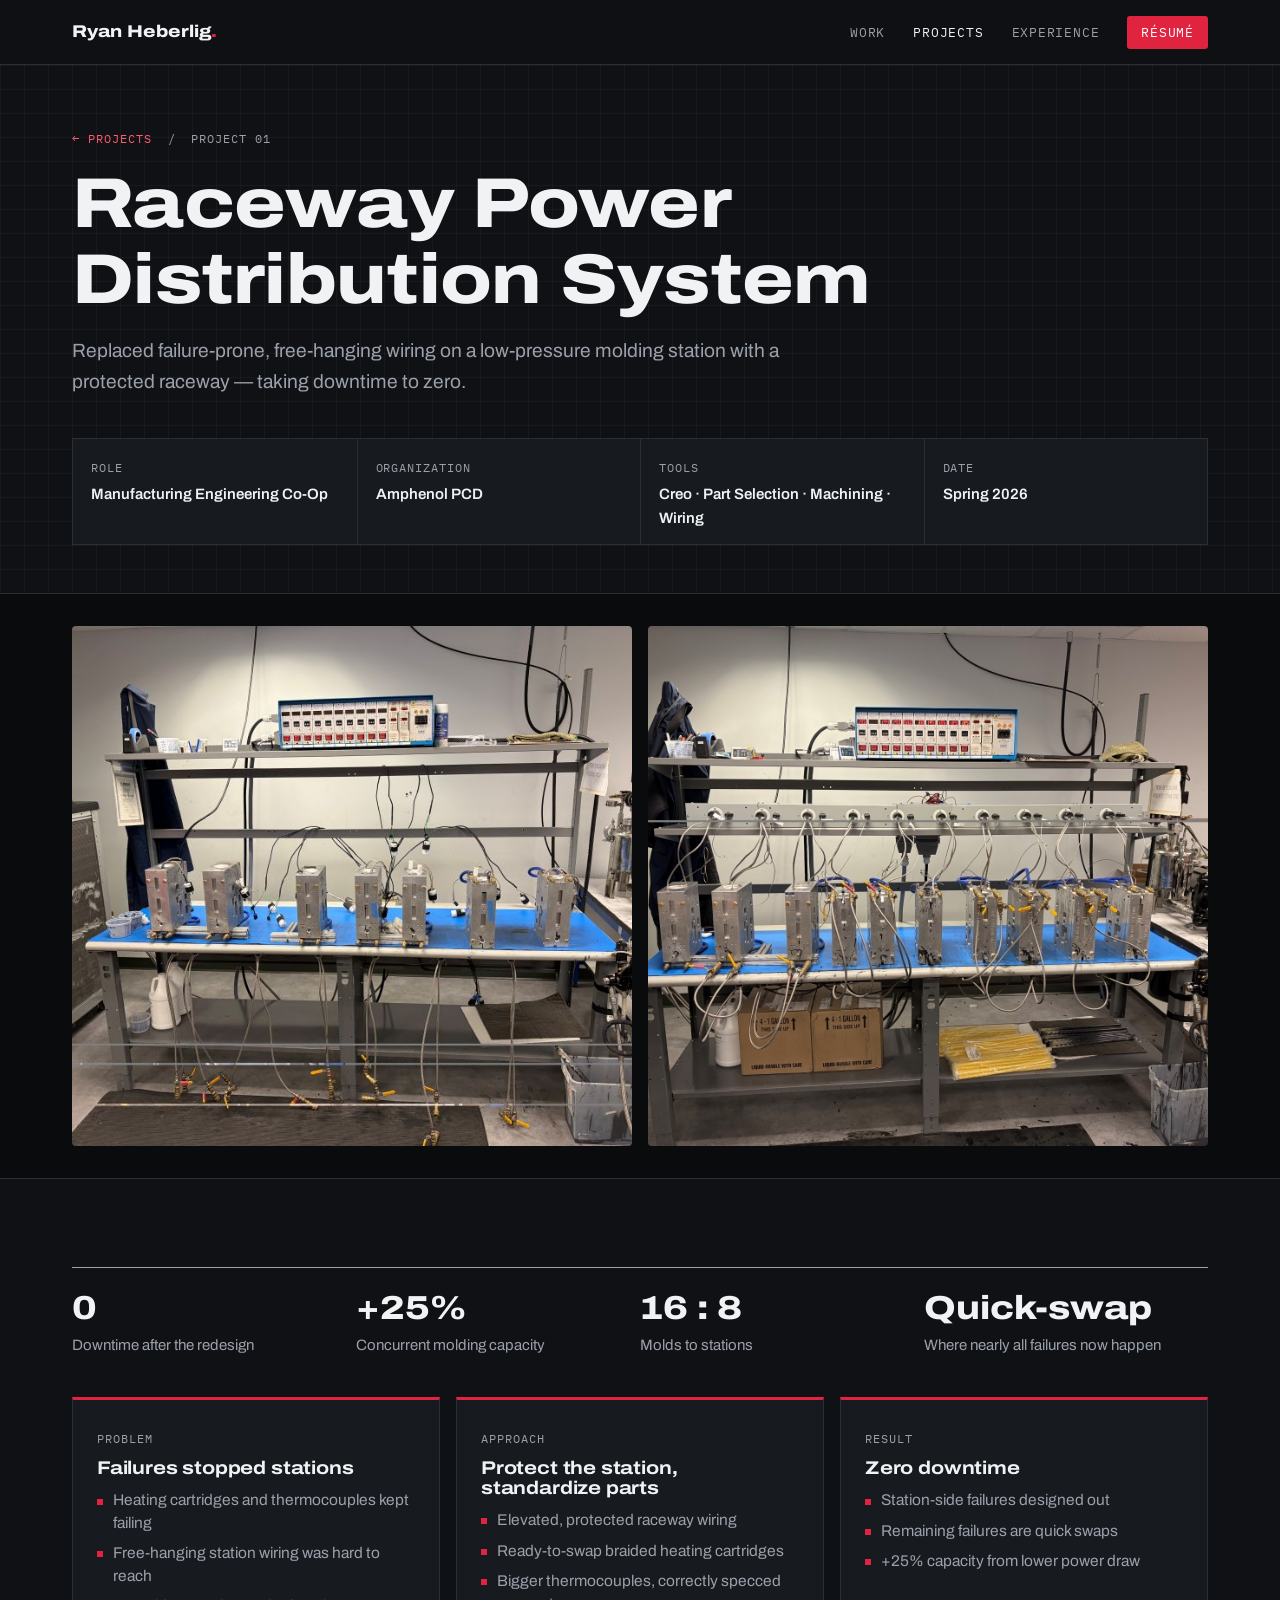
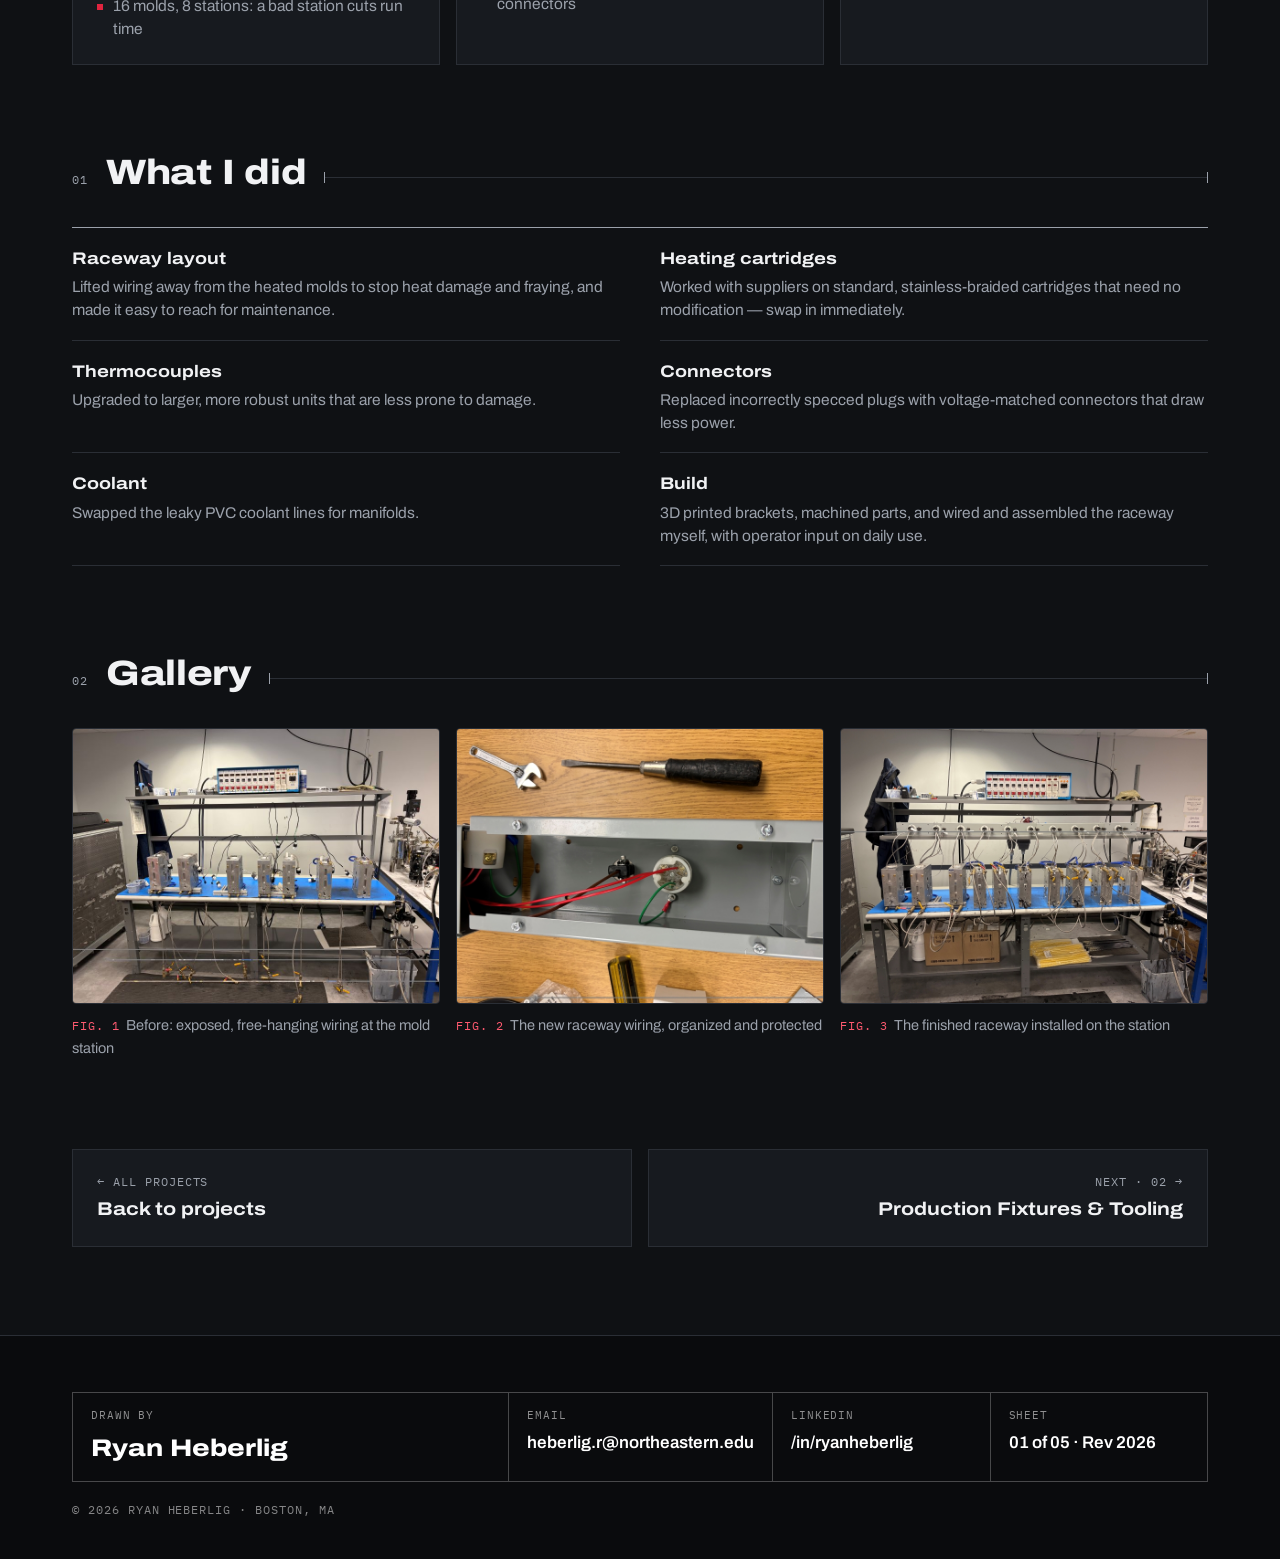
==== commit 13ac508b: "Make project pages scannable: bullets and key points instead of paragraphs - Shorten hero subtitles " ====
--- a/project-01.html
+++ b/project-01.html
@@ -6,7 +6,7 @@
   <title>Raceway Power Distribution System — Ryan Heberlig</title>
   <meta name="description" content="A redesigned raceway-style power distribution system for a low-pressure molding station at Amphenol PCD, eliminating downtime and raising molding capacity by 25%.">
   <meta name="theme-color" content="#0F1114">
-  <link rel="stylesheet" href="style.css?v=10">
+  <link rel="stylesheet" href="style.css?v=11">
 </head>
 <body data-page="projects" class="project-page">
 
@@ -33,7 +33,7 @@
     <div class="wrap">
       <p class="mono crumbs"><a href="projects.html">← Projects</a> &nbsp;/&nbsp; Project 01</p>
       <h1>Raceway Power Distribution System</h1>
-      <p class="sub">A redesigned power distribution system for a low-pressure molding station, replacing failure-prone free-hanging wiring with an organized, protected raceway layout.</p>
+      <p class="sub">Replaced failure-prone, free-hanging wiring on a low-pressure molding station with a protected raceway — taking downtime to zero.</p>
       <div class="spec"><div><span class="mono">Role</span><div class="v">Manufacturing Engineering Co-Op</div></div><div><span class="mono">Organization</span><div class="v">Amphenol PCD</div></div><div><span class="mono">Tools</span><div class="v">Creo · Part Selection · Machining · Wiring</div></div><div><span class="mono">Date</span><div class="v">Spring 2026</div></div></div>
     </div>
   </section>
@@ -51,22 +51,23 @@
        ========================================================= -->
   <section class="sec">
     <div class="wrap">
-      <div class="numbers"><div><div class="n">0</div><p>Downtime after the redesign</p></div><div><div class="n">+25%</div><p>Concurrent molding capacity</p></div><div><div class="n">16 : 8</div><p>Molds to stations — station uptime limits output</p></div><div><div class="n">Quick-swap</div><p>Nearly all failures moved to swappable thermocouples</p></div></div>
-      <div class="par"><div><span class="mono">Problem</span><h3>Failures that stopped stations</h3><p>Failures were split between heating cartridges and thermocouples, and station-side wiring was hard to reach. With 16 molds for 8 stations, a bad mold could be benched — a bad station killed concurrent run time.</p></div><div><span class="mono">Approach</span><h3>Protect the station, standardize parts</h3><p>Raceway with elevated wiring, standardized braid-protected heating cartridges ready to swap in immediately, larger thermocouples, correctly specced connectors that draw less power, and coolant manifolds.</p></div><div><span class="mono">Result</span><h3>Zero downtime</h3><p>Station-side failures designed out and nearly all failures shifted to quick-swap thermocouples — downtime reduced to zero. Lower power draw from the new connectors raised concurrent molding capacity 25%.</p></div></div>
+      <div class="numbers"><div><div class="n">0</div><p>Downtime after the redesign</p></div><div><div class="n">+25%</div><p>Concurrent molding capacity</p></div><div><div class="n">16 : 8</div><p>Molds to stations</p></div><div><div class="n">Quick-swap</div><p>Where nearly all failures now happen</p></div></div>
+      <div class="par"><div><span class="mono">Problem</span><h3>Failures stopped stations</h3><ul><li>Heating cartridges and thermocouples kept failing</li><li>Free-hanging station wiring was hard to reach</li><li>16 molds, 8 stations: a bad station cuts run time</li></ul></div><div><span class="mono">Approach</span><h3>Protect the station, standardize parts</h3><ul><li>Elevated, protected raceway wiring</li><li>Ready-to-swap braided heating cartridges</li><li>Bigger thermocouples, correctly specced connectors</li></ul></div><div><span class="mono">Result</span><h3>Zero downtime</h3><ul><li>Station-side failures designed out</li><li>Remaining failures are quick swaps</li><li>+25% capacity from lower power draw</li></ul></div></div>
     </div>
   </section>
 
-  <!-- OVERVIEW: free-form write-up. Keep paragraphs short. -->
+  <!-- KEY POINTS: one bold label + one short line each. -->
   <section class="sec sec--tight">
     <div class="wrap">
-      <div class="sec-head"><span class="mono">01</span><h2>Overview</h2><span class="dim"></span></div>
-      <div class="prose prose--center">
-        <p>The low-pressure molding line ran 16 molds across 8 stations, and it experienced frequent hardware failures. Those failures were split between the heating cartridges and the thermocouples. The heating cartridges had to be modified before they could be used and tended to stay stuck in the molds, so every cartridge failure meant downtime until the old cartridge could be removed and a new one prepped and inserted.</p>
-        <p>Station-side failures were an even bigger problem. The free-hanging wiring was very hard to access and replace, so a station-side issue caused even more downtime. And because there were twice as many molds as stations, a failed mold could simply be left out of the run — but a failed station cut into concurrent run time.</p>
-        <p>I redesigned the station's power distribution system around a raceway-style layout, replacing the free-hanging wiring with an organized and protected system. The raceway protects the station-side wiring and elevates it away from the heated molds to prevent heat damage and fraying, while making electrical components easier to reach during maintenance. I also replaced the PVC coolant system they were using previously with manifolds to decrease coolant leakage.</p>
-        <p>I selected and integrated off-the-shelf components with custom-designed parts to improve the durability and functionality of the station. I worked with suppliers to standardize the heating cartridges — custom cartridges with stainless-steel braid protection that need no modification, so a failed one can be replaced immediately. I also upgraded to larger, more robust thermocouples that are less prone to damage than the originals, and replaced incorrectly specced electrical plugs with connectors correctly matched to the station's voltage requirements. The correctly specced connectors draw less power, which let more molds run at the same time. I coordinated with station operators to make sure my design decisions made daily operation as easy as possible, and I 3D printed custom brackets for the raceway and manifolds, manually machined components, and wired and assembled the raceway myself.</p>
-        <p>The result shifted almost all failures onto the thermocouples, which can be quick-swapped. With station-side failures designed out and cartridges ready to drop in, downtime was eliminated, and the lower power draw from the correctly specced connectors raised concurrent molding capacity by 25%.</p>
-      </div>
+      <div class="sec-head"><span class="mono">01</span><h2>What I did</h2><span class="dim"></span></div>
+      <ul class="points">
+        <li><b>Raceway layout</b>Lifted wiring away from the heated molds to stop heat damage and fraying, and made it easy to reach for maintenance.</li>
+        <li><b>Heating cartridges</b>Worked with suppliers on standard, stainless-braided cartridges that need no modification — swap in immediately.</li>
+        <li><b>Thermocouples</b>Upgraded to larger, more robust units that are less prone to damage.</li>
+        <li><b>Connectors</b>Replaced incorrectly specced plugs with voltage-matched connectors that draw less power.</li>
+        <li><b>Coolant</b>Swapped the leaky PVC coolant lines for manifolds.</li>
+        <li><b>Build</b>3D printed brackets, machined parts, and wired and assembled the raceway myself, with operator input on daily use.</li>
+      </ul>
     </div>
   </section>
 
--- a/style.css
+++ b/style.css
@@ -491,6 +491,17 @@
 .par h3 { font-size: 1.15rem; margin: 8px 0 10px; }
 .par p { color: var(--ink-soft); font-size: 15.5px; }
 
+/* short bullet lists inside the cards (one phrase per line) */
+.par ul { list-style: none; margin: 0; padding: 0; }
+.par li { position: relative; padding-left: 16px; color: var(--ink-soft); font-size: 15.5px; line-height: 1.45; }
+.par li + li { margin-top: 8px; }
+.par li::before { content: ""; position: absolute; left: 0; top: .6em; width: 6px; height: 6px; background: var(--accent); }
+
+/* "What I did" key points: bold label + one short line each */
+.points { list-style: none; margin: 0; padding: 0; display: grid; grid-template-columns: repeat(2, 1fr); column-gap: 40px; border-top: 1px solid var(--ink-soft); }
+.points li { padding: 18px 0; border-bottom: 1px solid var(--line); color: var(--ink-soft); font-size: 15.5px; line-height: 1.5; }
+.points b { display: block; margin-bottom: 4px; color: var(--ink); font-size: 1.05rem; font-weight: 700; font-stretch: var(--wide); }
+
 
 /* fixture write-ups (one per fixture, no photos) */
 .fixture { padding: 32px 0; border-top: 1px solid var(--line); }
@@ -498,7 +509,8 @@
 .fixture-head { display: flex; align-items: baseline; flex-wrap: wrap; gap: 12px 16px; }
 .fixture-head h3 { font-size: 1.5rem; font-weight: 800; }
 .fixture .par { margin-top: 20px; }
-.fixture .par p { margin-top: 8px; }
+.fixture .par p,
+.fixture .par ul { margin-top: 10px; }
 .note { margin-top: 24px; }
 
 
@@ -738,7 +750,7 @@
   .p-media--single img { height: auto; }
   .p-media--single video { height: 480px; }
 
-  .par, .timeline, .figs { grid-template-columns: 1fr; }
+  .par, .timeline, .figs, .points { grid-template-columns: 1fr; }
   .pager { grid-template-columns: 1fr; }
   .pager a:last-child { text-align: left; }
 
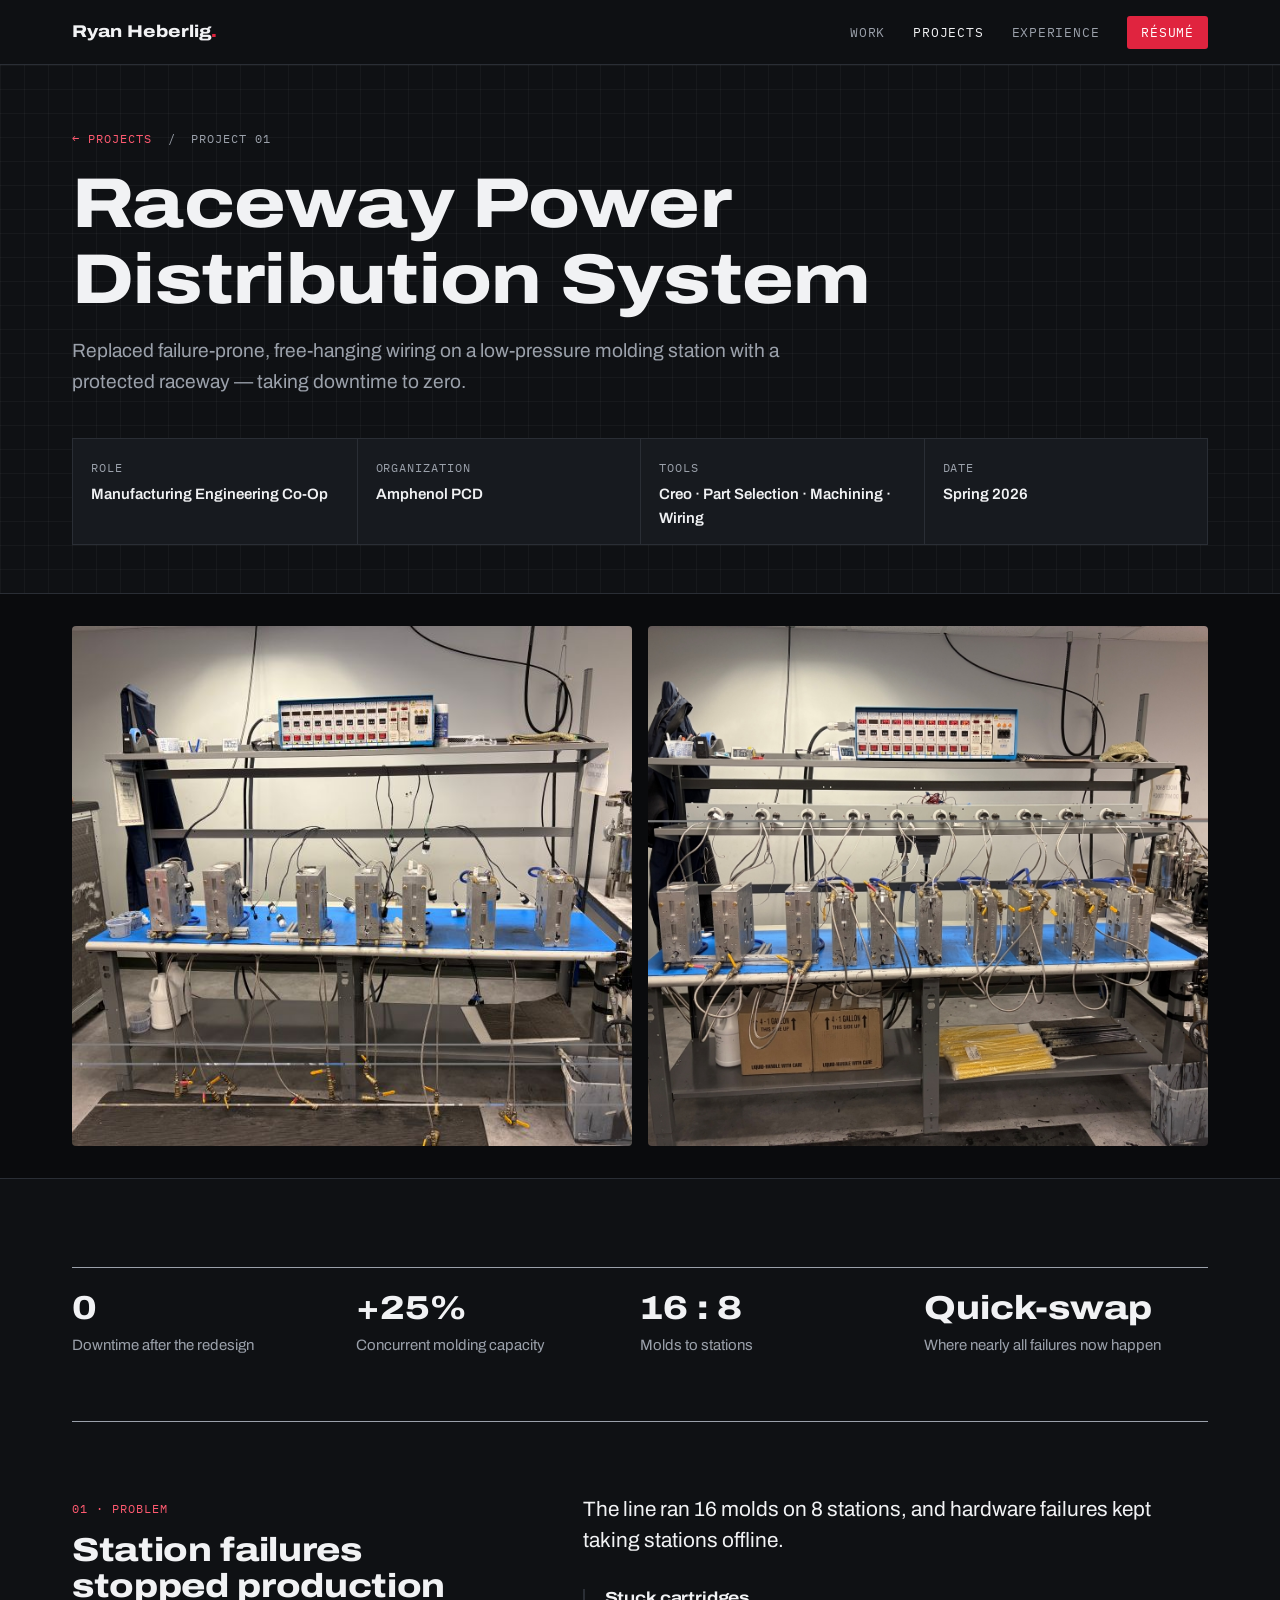
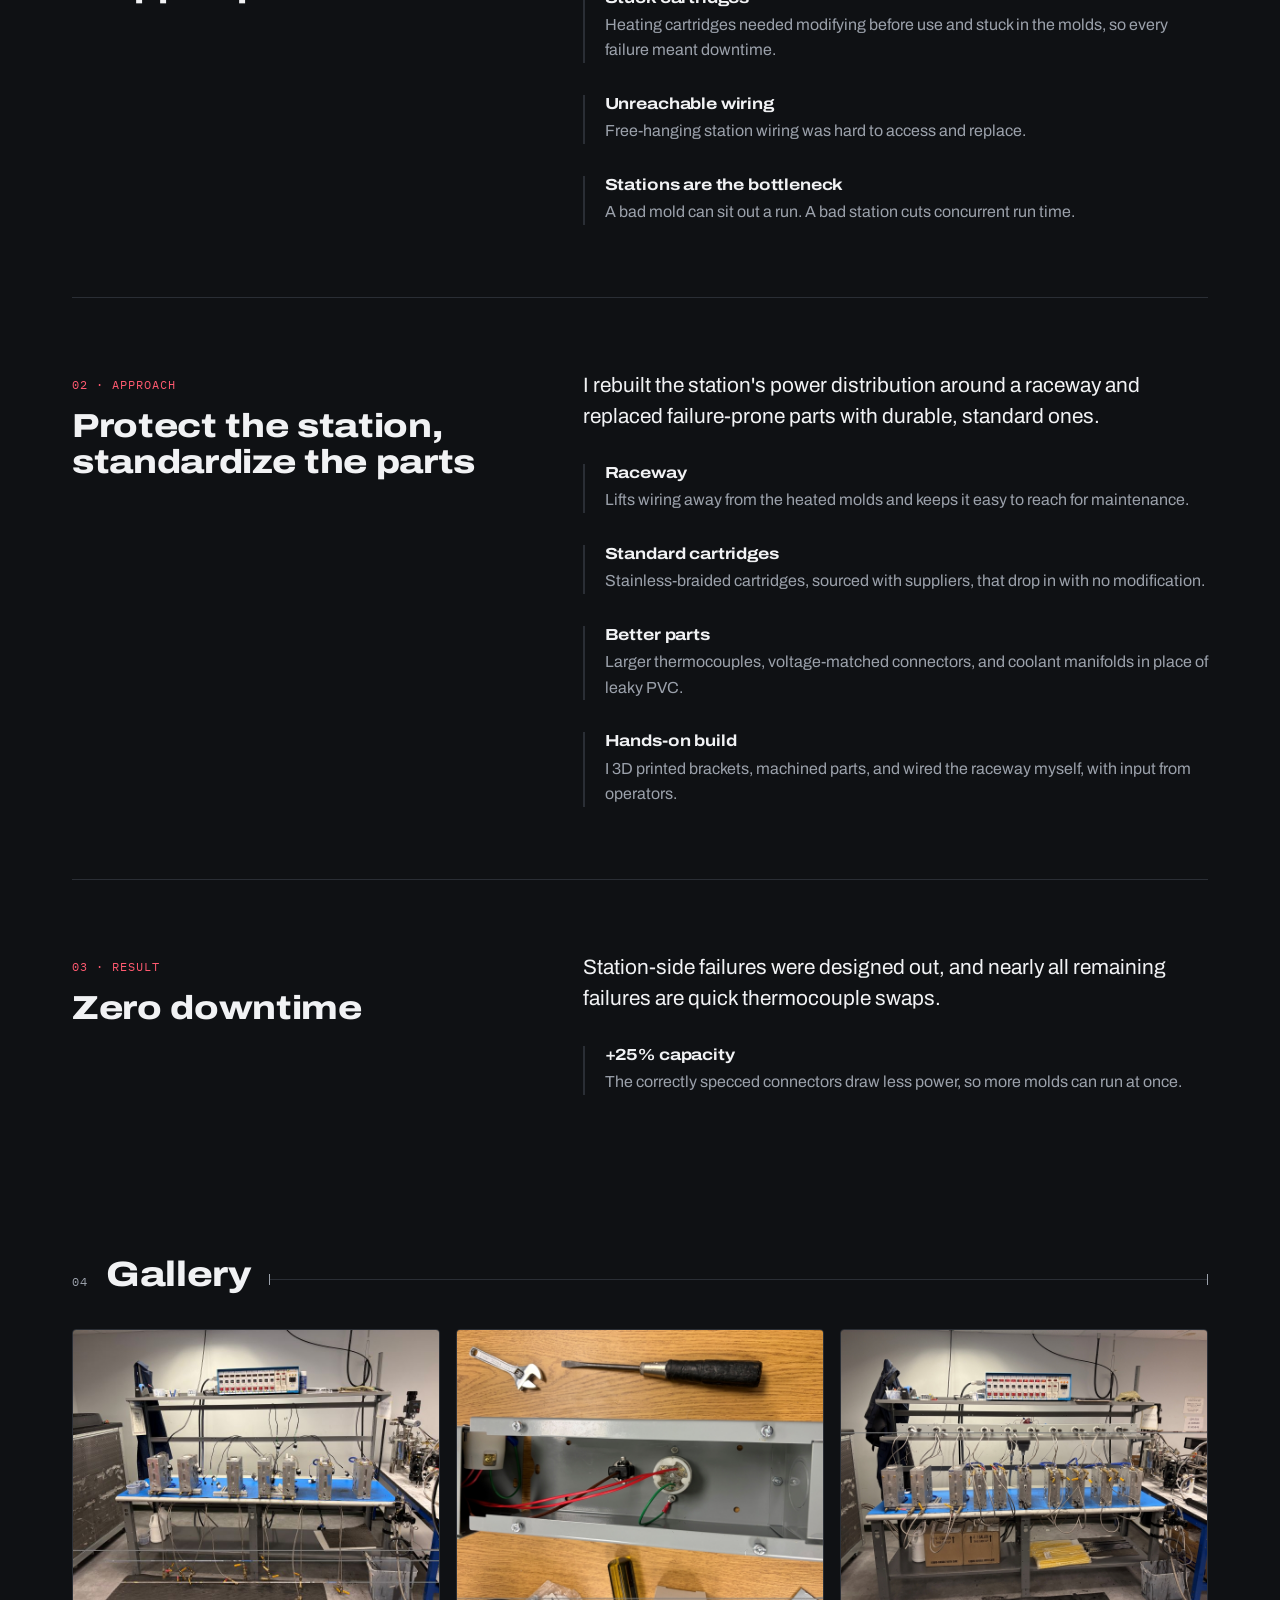
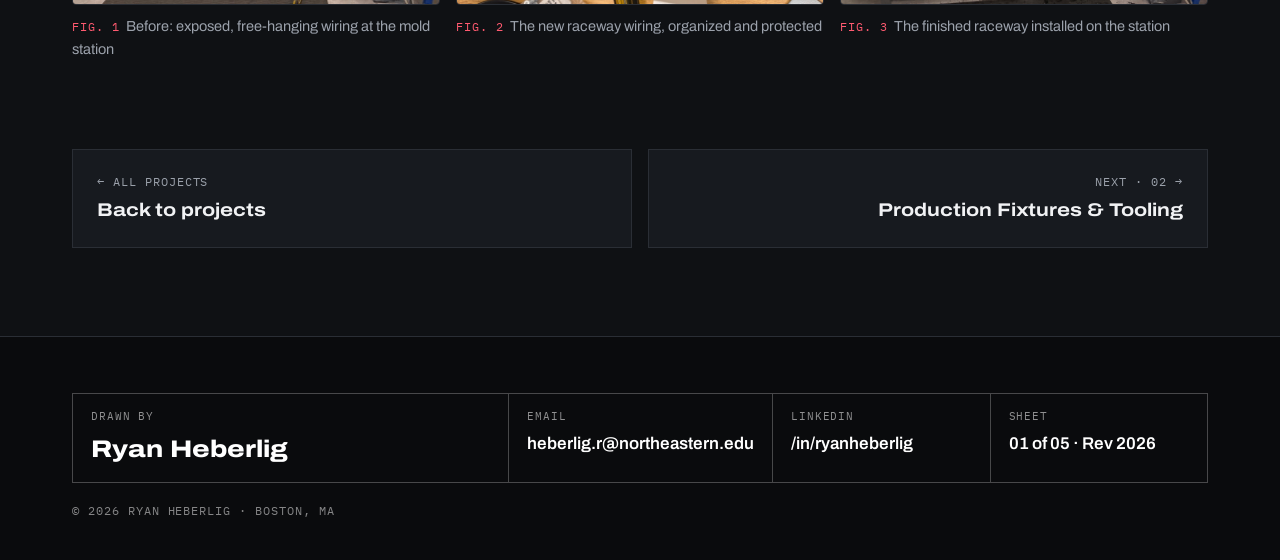
==== commit f63bdc06: "Project pages: stacked one-at-a-time story sections instead of cards and bullets - Problem / Approac" ====
--- a/project-01.html
+++ b/project-01.html
@@ -6,7 +6,7 @@
   <title>Raceway Power Distribution System — Ryan Heberlig</title>
   <meta name="description" content="A redesigned raceway-style power distribution system for a low-pressure molding station at Amphenol PCD, eliminating downtime and raising molding capacity by 25%.">
   <meta name="theme-color" content="#0F1114">
-  <link rel="stylesheet" href="style.css?v=11">
+  <link rel="stylesheet" href="style.css?v=12">
 </head>
 <body data-page="projects" class="project-page">
 
@@ -47,27 +47,47 @@
   </section>
 
   <!-- =========================================================
-       KEY NUMBERS + PROBLEM / APPROACH / RESULT
+       KEY NUMBERS
        ========================================================= -->
   <section class="sec">
     <div class="wrap">
       <div class="numbers"><div><div class="n">0</div><p>Downtime after the redesign</p></div><div><div class="n">+25%</div><p>Concurrent molding capacity</p></div><div><div class="n">16 : 8</div><p>Molds to stations</p></div><div><div class="n">Quick-swap</div><p>Where nearly all failures now happen</p></div></div>
-      <div class="par"><div><span class="mono">Problem</span><h3>Failures stopped stations</h3><ul><li>Heating cartridges and thermocouples kept failing</li><li>Free-hanging station wiring was hard to reach</li><li>16 molds, 8 stations: a bad station cuts run time</li></ul></div><div><span class="mono">Approach</span><h3>Protect the station, standardize parts</h3><ul><li>Elevated, protected raceway wiring</li><li>Ready-to-swap braided heating cartridges</li><li>Bigger thermocouples, correctly specced connectors</li></ul></div><div><span class="mono">Result</span><h3>Zero downtime</h3><ul><li>Station-side failures designed out</li><li>Remaining failures are quick swaps</li><li>+25% capacity from lower power draw</li></ul></div></div>
     </div>
   </section>
 
-  <!-- KEY POINTS: one bold label + one short line each. -->
-  <section class="sec sec--tight">
+  <!-- =========================================================
+       STORY SECTIONS — one <article class="chapter"> per step.
+       Left: step label + headline. Right: one lead sentence,
+       then a few short .detail blocks (title + one sentence).
+       ========================================================= -->
+  <section class="chapters">
     <div class="wrap">
-      <div class="sec-head"><span class="mono">01</span><h2>What I did</h2><span class="dim"></span></div>
-      <ul class="points">
-        <li><b>Raceway layout</b>Lifted wiring away from the heated molds to stop heat damage and fraying, and made it easy to reach for maintenance.</li>
-        <li><b>Heating cartridges</b>Worked with suppliers on standard, stainless-braided cartridges that need no modification — swap in immediately.</li>
-        <li><b>Thermocouples</b>Upgraded to larger, more robust units that are less prone to damage.</li>
-        <li><b>Connectors</b>Replaced incorrectly specced plugs with voltage-matched connectors that draw less power.</li>
-        <li><b>Coolant</b>Swapped the leaky PVC coolant lines for manifolds.</li>
-        <li><b>Build</b>3D printed brackets, machined parts, and wired and assembled the raceway myself, with operator input on daily use.</li>
-      </ul>
+      <article class="chapter">
+        <header class="chapter-head"><span class="mono">01 · Problem</span><h2>Station failures stopped production</h2></header>
+        <div class="chapter-body">
+          <p class="lead">The line ran 16 molds on 8 stations, and hardware failures kept taking stations offline.</p>
+          <div class="detail"><h3>Stuck cartridges</h3><p>Heating cartridges needed modifying before use and stuck in the molds, so every failure meant downtime.</p></div>
+          <div class="detail"><h3>Unreachable wiring</h3><p>Free-hanging station wiring was hard to access and replace.</p></div>
+          <div class="detail"><h3>Stations are the bottleneck</h3><p>A bad mold can sit out a run. A bad station cuts concurrent run time.</p></div>
+        </div>
+      </article>
+      <article class="chapter">
+        <header class="chapter-head"><span class="mono">02 · Approach</span><h2>Protect the station, standardize the parts</h2></header>
+        <div class="chapter-body">
+          <p class="lead">I rebuilt the station's power distribution around a raceway and replaced failure-prone parts with durable, standard ones.</p>
+          <div class="detail"><h3>Raceway</h3><p>Lifts wiring away from the heated molds and keeps it easy to reach for maintenance.</p></div>
+          <div class="detail"><h3>Standard cartridges</h3><p>Stainless-braided cartridges, sourced with suppliers, that drop in with no modification.</p></div>
+          <div class="detail"><h3>Better parts</h3><p>Larger thermocouples, voltage-matched connectors, and coolant manifolds in place of leaky PVC.</p></div>
+          <div class="detail"><h3>Hands-on build</h3><p>I 3D printed brackets, machined parts, and wired the raceway myself, with input from operators.</p></div>
+        </div>
+      </article>
+      <article class="chapter">
+        <header class="chapter-head"><span class="mono">03 · Result</span><h2>Zero downtime</h2></header>
+        <div class="chapter-body">
+          <p class="lead">Station-side failures were designed out, and nearly all remaining failures are quick thermocouple swaps.</p>
+          <div class="detail"><h3>+25% capacity</h3><p>The correctly specced connectors draw less power, so more molds can run at once.</p></div>
+        </div>
+      </article>
     </div>
   </section>
 
@@ -78,7 +98,7 @@
        ========================================================= -->
   <section class="sec sec--tight">
     <div class="wrap">
-      <div class="sec-head"><span class="mono">02</span><h2>Gallery</h2><span class="dim"></span></div>
+      <div class="sec-head"><span class="mono">04</span><h2>Gallery</h2><span class="dim"></span></div>
       <div class="figs gallery-grid">
         <figure><img src="RacewayInitial.JPG" alt="Mold station before the redesign"><figcaption><span class="mono">Fig. 1</span>Before: exposed, free-hanging wiring at the mold station</figcaption></figure>
         <figure><img src="RacewayWiring.JPG" alt="Internal raceway wiring"><figcaption><span class="mono">Fig. 2</span>The new raceway wiring, organized and protected</figcaption></figure>
--- a/style.css
+++ b/style.css
@@ -13,7 +13,7 @@
      9. BENTO PROJECT GRID (homepage tiles)
      10. EXPERIENCE TABLE
      11. PROJECTS LIST PAGE
-     12. PROJECT PAGE (header, spec box, media, numbers, cards)
+     12. PROJECT PAGE (header, spec box, media, numbers, story sections)
      13. DESIGN ITERATION TIMELINE
      14. FIGURE GALLERY + LIGHTBOX
      15. PREV / NEXT PAGER
@@ -485,33 +485,33 @@
 .numbers .n small { font-size: 1.2rem; }
 .numbers p { color: var(--ink-soft); font-size: 15px; margin-top: 8px; }
 
-/* Problem / Approach / Result cards */
-.par { display: grid; grid-template-columns: repeat(3, 1fr); gap: 16px; margin-top: 40px; }
-.par > div { background: var(--paper); border: 1px solid var(--line); border-top: 3px solid var(--accent); padding: 24px; }
-.par h3 { font-size: 1.15rem; margin: 8px 0 10px; }
-.par p { color: var(--ink-soft); font-size: 15.5px; }
-
-/* short bullet lists inside the cards (one phrase per line) */
-.par ul { list-style: none; margin: 0; padding: 0; }
-.par li { position: relative; padding-left: 16px; color: var(--ink-soft); font-size: 15.5px; line-height: 1.45; }
-.par li + li { margin-top: 8px; }
-.par li::before { content: ""; position: absolute; left: 0; top: .6em; width: 6px; height: 6px; background: var(--accent); }
-
-/* "What I did" key points: bold label + one short line each */
-.points { list-style: none; margin: 0; padding: 0; display: grid; grid-template-columns: repeat(2, 1fr); column-gap: 40px; border-top: 1px solid var(--ink-soft); }
-.points li { padding: 18px 0; border-bottom: 1px solid var(--line); color: var(--ink-soft); font-size: 15.5px; line-height: 1.5; }
-.points b { display: block; margin-bottom: 4px; color: var(--ink); font-size: 1.05rem; font-weight: 700; font-stretch: var(--wide); }
-
-
-/* fixture write-ups (one per fixture, no photos) */
-.fixture { padding: 32px 0; border-top: 1px solid var(--line); }
-.fixture:first-child { border-top: 1px solid var(--ink-soft); }
-.fixture-head { display: flex; align-items: baseline; flex-wrap: wrap; gap: 12px 16px; }
-.fixture-head h3 { font-size: 1.5rem; font-weight: 800; }
-.fixture .par { margin-top: 20px; }
-.fixture .par p,
-.fixture .par ul { margin-top: 10px; }
-.note { margin-top: 24px; }
+/* Story sections: one .chapter per step (Problem, Approach,
+   Result...). Stacked full width so the reader takes in one at a
+   time. On wide screens the headline sticks while its text scrolls. */
+.chapters { padding: 0 0 88px; margin-top: -24px; }
+.chapter {
+  display: grid;
+  grid-template-columns: minmax(240px, 5fr) 7fr;
+  gap: 64px;
+  padding: 72px 0;
+  border-top: 1px solid var(--line);
+}
+.chapter:first-child { border-top-color: var(--ink-soft); }
+.chapter-head { align-self: start; position: sticky; top: 104px; }
+.chapter-head .mono { color: var(--accent-text); }
+.chapter-head h2 { font-size: clamp(1.7rem, 2.6vw, 2.3rem); font-weight: 800; margin-top: 12px; }
+.chapter-head .metric { margin-top: 18px; }
+.chapter-body { max-width: 40em; }
+.chapter-body .lead { font-size: 1.3rem; line-height: 1.5; color: var(--ink); }
+.detail { margin-top: 32px; padding-left: 20px; border-left: 2px solid var(--line); }
+.detail h3 { font-size: 1rem; font-weight: 700; }
+.detail p { margin-top: 6px; color: var(--ink-soft); font-size: 16px; line-height: 1.6; }
+.chapters .note { margin-top: 8px; }
+
+/* gentle fade-in as each section scrolls into view (main.js adds
+   .reveal only when JS runs, so content is never hidden without it) */
+.reveal { opacity: 0; transform: translateY(16px); transition: opacity .6s ease, transform .6s ease; }
+.reveal.is-visible { opacity: 1; transform: none; }
 
 
 /* -------------------------------------------------------------
@@ -691,8 +691,9 @@
    ------------------------------------------------------------- */
 @media (max-width: 900px) {
   .entry { grid-template-columns: 1fr; gap: 24px; }
-  .par, .timeline { grid-template-columns: 1fr 1fr; }
-  .timeline { grid-auto-flow: row; }
+  .timeline { grid-template-columns: 1fr 1fr; grid-auto-flow: row; }
+  .chapter { grid-template-columns: 1fr; gap: 24px; padding: 56px 0; }
+  .chapter-head { position: static; }
 }
 
 @media (max-width: 820px) {
@@ -750,7 +751,8 @@
   .p-media--single img { height: auto; }
   .p-media--single video { height: 480px; }
 
-  .par, .timeline, .figs, .points { grid-template-columns: 1fr; }
+  .timeline, .figs { grid-template-columns: 1fr; }
+  .chapter-body .lead { font-size: 1.15rem; }
   .pager { grid-template-columns: 1fr; }
   .pager a:last-child { text-align: left; }
 
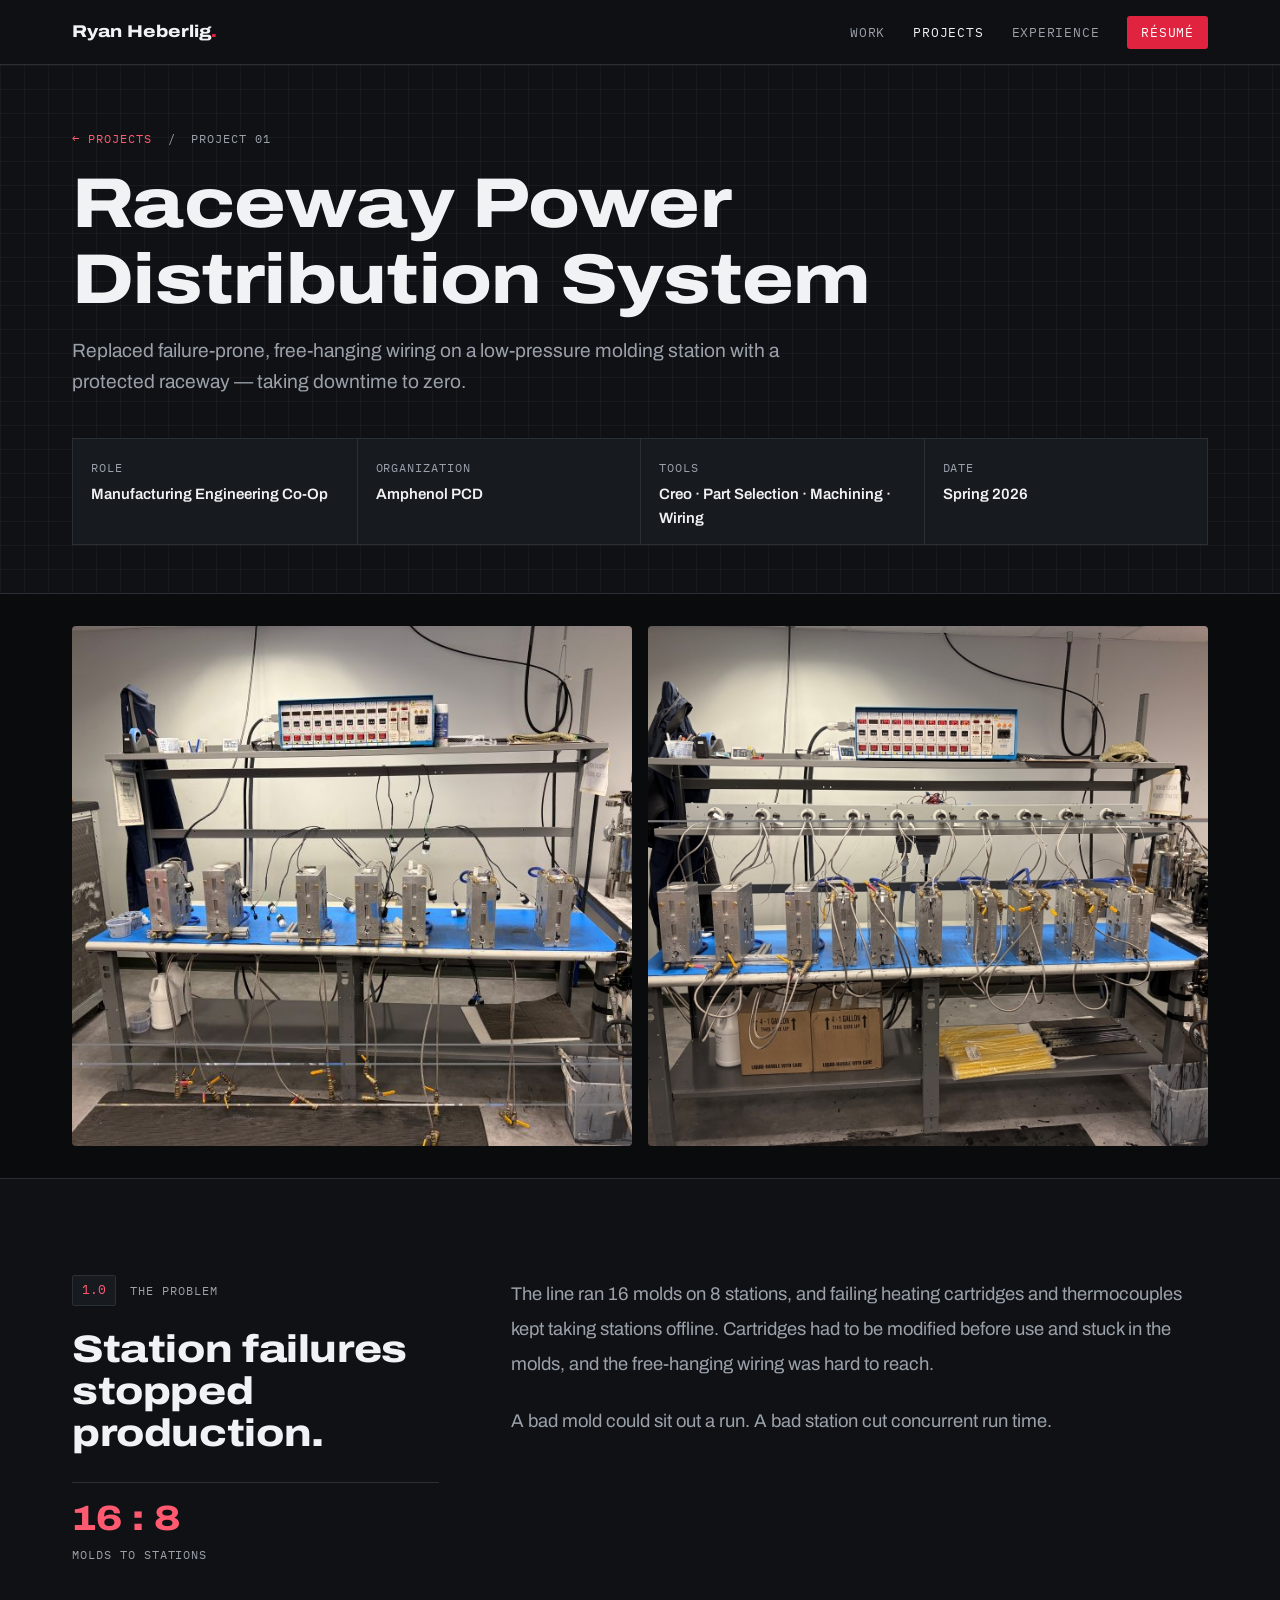
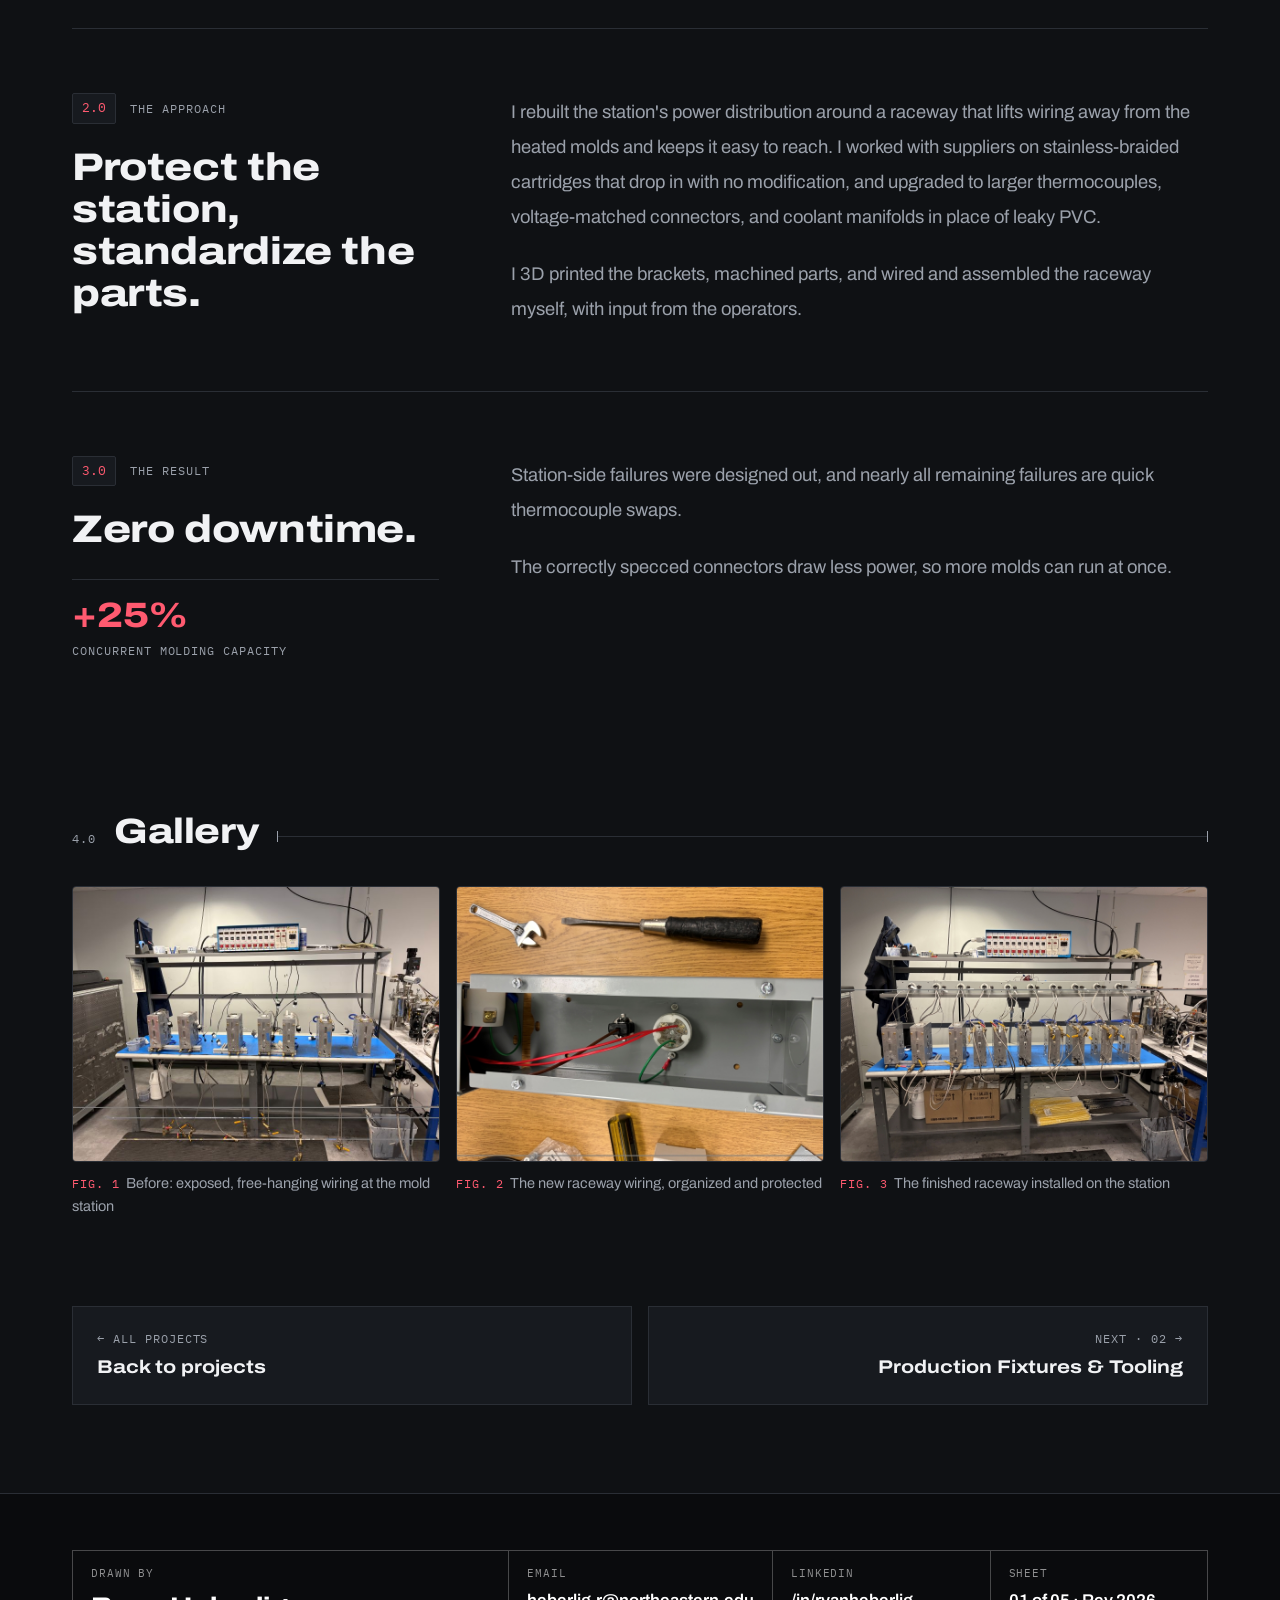
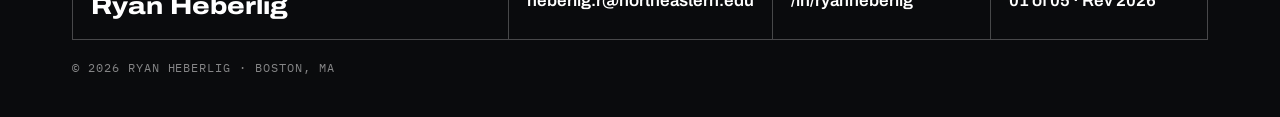
==== commit d0be7427: "Project pages: numbered story sections with big headline, optional stat, short paragraphs - Sections" ====
--- a/project-01.html
+++ b/project-01.html
@@ -6,7 +6,7 @@
   <title>Raceway Power Distribution System — Ryan Heberlig</title>
   <meta name="description" content="A redesigned raceway-style power distribution system for a low-pressure molding station at Amphenol PCD, eliminating downtime and raising molding capacity by 25%.">
   <meta name="theme-color" content="#0F1114">
-  <link rel="stylesheet" href="style.css?v=12">
+  <link rel="stylesheet" href="style.css?v=13">
 </head>
 <body data-page="projects" class="project-page">
 
@@ -47,45 +47,40 @@
   </section>
 
   <!-- =========================================================
-       KEY NUMBERS
-       ========================================================= -->
-  <section class="sec">
-    <div class="wrap">
-      <div class="numbers"><div><div class="n">0</div><p>Downtime after the redesign</p></div><div><div class="n">+25%</div><p>Concurrent molding capacity</p></div><div><div class="n">16 : 8</div><p>Molds to stations</p></div><div><div class="n">Quick-swap</div><p>Where nearly all failures now happen</p></div></div>
-    </div>
-  </section>
-
-  <!-- =========================================================
        STORY SECTIONS — one <article class="chapter"> per step.
-       Left: step label + headline. Right: one lead sentence,
-       then a few short .detail blocks (title + one sentence).
+       Left: numbered label, big headline, optional stat.
+       Right: one or two short paragraphs (a sentence or two each).
        ========================================================= -->
   <section class="chapters">
     <div class="wrap">
       <article class="chapter">
-        <header class="chapter-head"><span class="mono">01 · Problem</span><h2>Station failures stopped production</h2></header>
+        <header class="chapter-head">
+          <div class="chapter-label"><span class="chip">1.0</span><span class="mono">The problem</span></div>
+          <h2>Station failures stopped production.</h2><div class="chapter-stat"><span class="n">16 : 8</span><span class="mono">Molds to stations</span></div>
+        </header>
         <div class="chapter-body">
-          <p class="lead">The line ran 16 molds on 8 stations, and hardware failures kept taking stations offline.</p>
-          <div class="detail"><h3>Stuck cartridges</h3><p>Heating cartridges needed modifying before use and stuck in the molds, so every failure meant downtime.</p></div>
-          <div class="detail"><h3>Unreachable wiring</h3><p>Free-hanging station wiring was hard to access and replace.</p></div>
-          <div class="detail"><h3>Stations are the bottleneck</h3><p>A bad mold can sit out a run. A bad station cuts concurrent run time.</p></div>
+          <p>The line ran 16 molds on 8 stations, and failing heating cartridges and thermocouples kept taking stations offline. Cartridges had to be modified before use and stuck in the molds, and the free-hanging wiring was hard to reach.</p>
+          <p>A bad mold could sit out a run. A bad station cut concurrent run time.</p>
         </div>
       </article>
       <article class="chapter">
-        <header class="chapter-head"><span class="mono">02 · Approach</span><h2>Protect the station, standardize the parts</h2></header>
+        <header class="chapter-head">
+          <div class="chapter-label"><span class="chip">2.0</span><span class="mono">The approach</span></div>
+          <h2>Protect the station, standardize the parts.</h2>
+        </header>
         <div class="chapter-body">
-          <p class="lead">I rebuilt the station's power distribution around a raceway and replaced failure-prone parts with durable, standard ones.</p>
-          <div class="detail"><h3>Raceway</h3><p>Lifts wiring away from the heated molds and keeps it easy to reach for maintenance.</p></div>
-          <div class="detail"><h3>Standard cartridges</h3><p>Stainless-braided cartridges, sourced with suppliers, that drop in with no modification.</p></div>
-          <div class="detail"><h3>Better parts</h3><p>Larger thermocouples, voltage-matched connectors, and coolant manifolds in place of leaky PVC.</p></div>
-          <div class="detail"><h3>Hands-on build</h3><p>I 3D printed brackets, machined parts, and wired the raceway myself, with input from operators.</p></div>
+          <p>I rebuilt the station's power distribution around a raceway that lifts wiring away from the heated molds and keeps it easy to reach. I worked with suppliers on stainless-braided cartridges that drop in with no modification, and upgraded to larger thermocouples, voltage-matched connectors, and coolant manifolds in place of leaky PVC.</p>
+          <p>I 3D printed the brackets, machined parts, and wired and assembled the raceway myself, with input from the operators.</p>
         </div>
       </article>
       <article class="chapter">
-        <header class="chapter-head"><span class="mono">03 · Result</span><h2>Zero downtime</h2></header>
+        <header class="chapter-head">
+          <div class="chapter-label"><span class="chip">3.0</span><span class="mono">The result</span></div>
+          <h2>Zero downtime.</h2><div class="chapter-stat"><span class="n">+25%</span><span class="mono">Concurrent molding capacity</span></div>
+        </header>
         <div class="chapter-body">
-          <p class="lead">Station-side failures were designed out, and nearly all remaining failures are quick thermocouple swaps.</p>
-          <div class="detail"><h3>+25% capacity</h3><p>The correctly specced connectors draw less power, so more molds can run at once.</p></div>
+          <p>Station-side failures were designed out, and nearly all remaining failures are quick thermocouple swaps.</p>
+          <p>The correctly specced connectors draw less power, so more molds can run at once.</p>
         </div>
       </article>
     </div>
@@ -98,7 +93,7 @@
        ========================================================= -->
   <section class="sec sec--tight">
     <div class="wrap">
-      <div class="sec-head"><span class="mono">04</span><h2>Gallery</h2><span class="dim"></span></div>
+      <div class="sec-head"><span class="mono">4.0</span><h2>Gallery</h2><span class="dim"></span></div>
       <div class="figs gallery-grid">
         <figure><img src="RacewayInitial.JPG" alt="Mold station before the redesign"><figcaption><span class="mono">Fig. 1</span>Before: exposed, free-hanging wiring at the mold station</figcaption></figure>
         <figure><img src="RacewayWiring.JPG" alt="Internal raceway wiring"><figcaption><span class="mono">Fig. 2</span>The new raceway wiring, organized and protected</figcaption></figure>
--- a/style.css
+++ b/style.css
@@ -486,27 +486,51 @@
 .numbers p { color: var(--ink-soft); font-size: 15px; margin-top: 8px; }
 
 /* Story sections: one .chapter per step (Problem, Approach,
-   Result...). Stacked full width so the reader takes in one at a
-   time. On wide screens the headline sticks while its text scrolls. */
-.chapters { padding: 0 0 88px; margin-top: -24px; }
+   Result). Stacked full width so the reader takes in one at a time:
+   numbered label + big headline (+ optional stat) on the left,
+   a couple of short paragraphs on the right. */
+.chapters { padding: 32px 0 88px; }
 .chapter {
   display: grid;
-  grid-template-columns: minmax(240px, 5fr) 7fr;
-  gap: 64px;
-  padding: 72px 0;
+  grid-template-columns: minmax(260px, 1fr) 1.9fr;
+  gap: 72px;
+  padding: 64px 0;
   border-top: 1px solid var(--line);
 }
-.chapter:first-child { border-top-color: var(--ink-soft); }
+.chapter:first-child { border-top: 0; }
 .chapter-head { align-self: start; position: sticky; top: 104px; }
-.chapter-head .mono { color: var(--accent-text); }
-.chapter-head h2 { font-size: clamp(1.7rem, 2.6vw, 2.3rem); font-weight: 800; margin-top: 12px; }
-.chapter-head .metric { margin-top: 18px; }
-.chapter-body { max-width: 40em; }
-.chapter-body .lead { font-size: 1.3rem; line-height: 1.5; color: var(--ink); }
-.detail { margin-top: 32px; padding-left: 20px; border-left: 2px solid var(--line); }
-.detail h3 { font-size: 1rem; font-weight: 700; }
-.detail p { margin-top: 6px; color: var(--ink-soft); font-size: 16px; line-height: 1.6; }
-.chapters .note { margin-top: 8px; }
+.chapter-label { display: flex; align-items: center; gap: 14px; }
+.chip {
+  font-family: var(--mono);
+  font-size: 13px;
+  color: var(--accent-text);
+  border: 1px solid var(--line);
+  background: var(--paper);
+  padding: 4px 9px;
+  border-radius: 2px;
+}
+.chapter-head h2 { font-size: clamp(1.9rem, 3vw, 2.6rem); font-weight: 800; line-height: 1.1; margin-top: 22px; }
+.chapter-stat { margin-top: 28px; padding-top: 18px; border-top: 1px solid var(--line); }
+.chapter-stat .n { display: block; font-size: 2.2rem; font-weight: 800; font-stretch: var(--wide); line-height: 1; color: var(--accent-text); }
+.chapter-stat .mono { display: block; margin-top: 8px; }
+.chapter-body { padding-top: 2px; }
+.chapter-body p { font-size: 1.15rem; line-height: 1.9; color: var(--ink-soft); max-width: 42em; }
+.chapter-body p + p { margin-top: 22px; }
+
+/* Problem / Approach / Result cards (Fixtures page) */
+.par { display: grid; grid-template-columns: repeat(3, 1fr); gap: 16px; margin-top: 40px; }
+.par > div { background: var(--paper); border: 1px solid var(--line); border-top: 3px solid var(--accent); padding: 24px; }
+.par h3 { font-size: 1.15rem; margin: 8px 0 10px; }
+.par p { color: var(--ink-soft); font-size: 15.5px; }
+
+/* fixture write-ups (one per fixture, no photos) */
+.fixture { padding: 32px 0; border-top: 1px solid var(--line); }
+.fixture:first-child { border-top: 1px solid var(--ink-soft); }
+.fixture-head { display: flex; align-items: baseline; flex-wrap: wrap; gap: 12px 16px; }
+.fixture-head h3 { font-size: 1.5rem; font-weight: 800; }
+.fixture .par { margin-top: 20px; }
+.fixture .par p { margin-top: 8px; }
+.note { margin-top: 24px; }
 
 /* gentle fade-in as each section scrolls into view (main.js adds
    .reveal only when JS runs, so content is never hidden without it) */
@@ -691,8 +715,9 @@
    ------------------------------------------------------------- */
 @media (max-width: 900px) {
   .entry { grid-template-columns: 1fr; gap: 24px; }
-  .timeline { grid-template-columns: 1fr 1fr; grid-auto-flow: row; }
-  .chapter { grid-template-columns: 1fr; gap: 24px; padding: 56px 0; }
+  .par, .timeline { grid-template-columns: 1fr 1fr; }
+  .timeline { grid-auto-flow: row; }
+  .chapter { grid-template-columns: 1fr; gap: 20px; padding: 48px 0; }
   .chapter-head { position: static; }
 }
 
@@ -751,8 +776,8 @@
   .p-media--single img { height: auto; }
   .p-media--single video { height: 480px; }
 
-  .timeline, .figs { grid-template-columns: 1fr; }
-  .chapter-body .lead { font-size: 1.15rem; }
+  .par, .timeline, .figs { grid-template-columns: 1fr; }
+  .chapter-body p { font-size: 1.05rem; line-height: 1.8; }
   .pager { grid-template-columns: 1fr; }
   .pager a:last-child { text-align: left; }
 
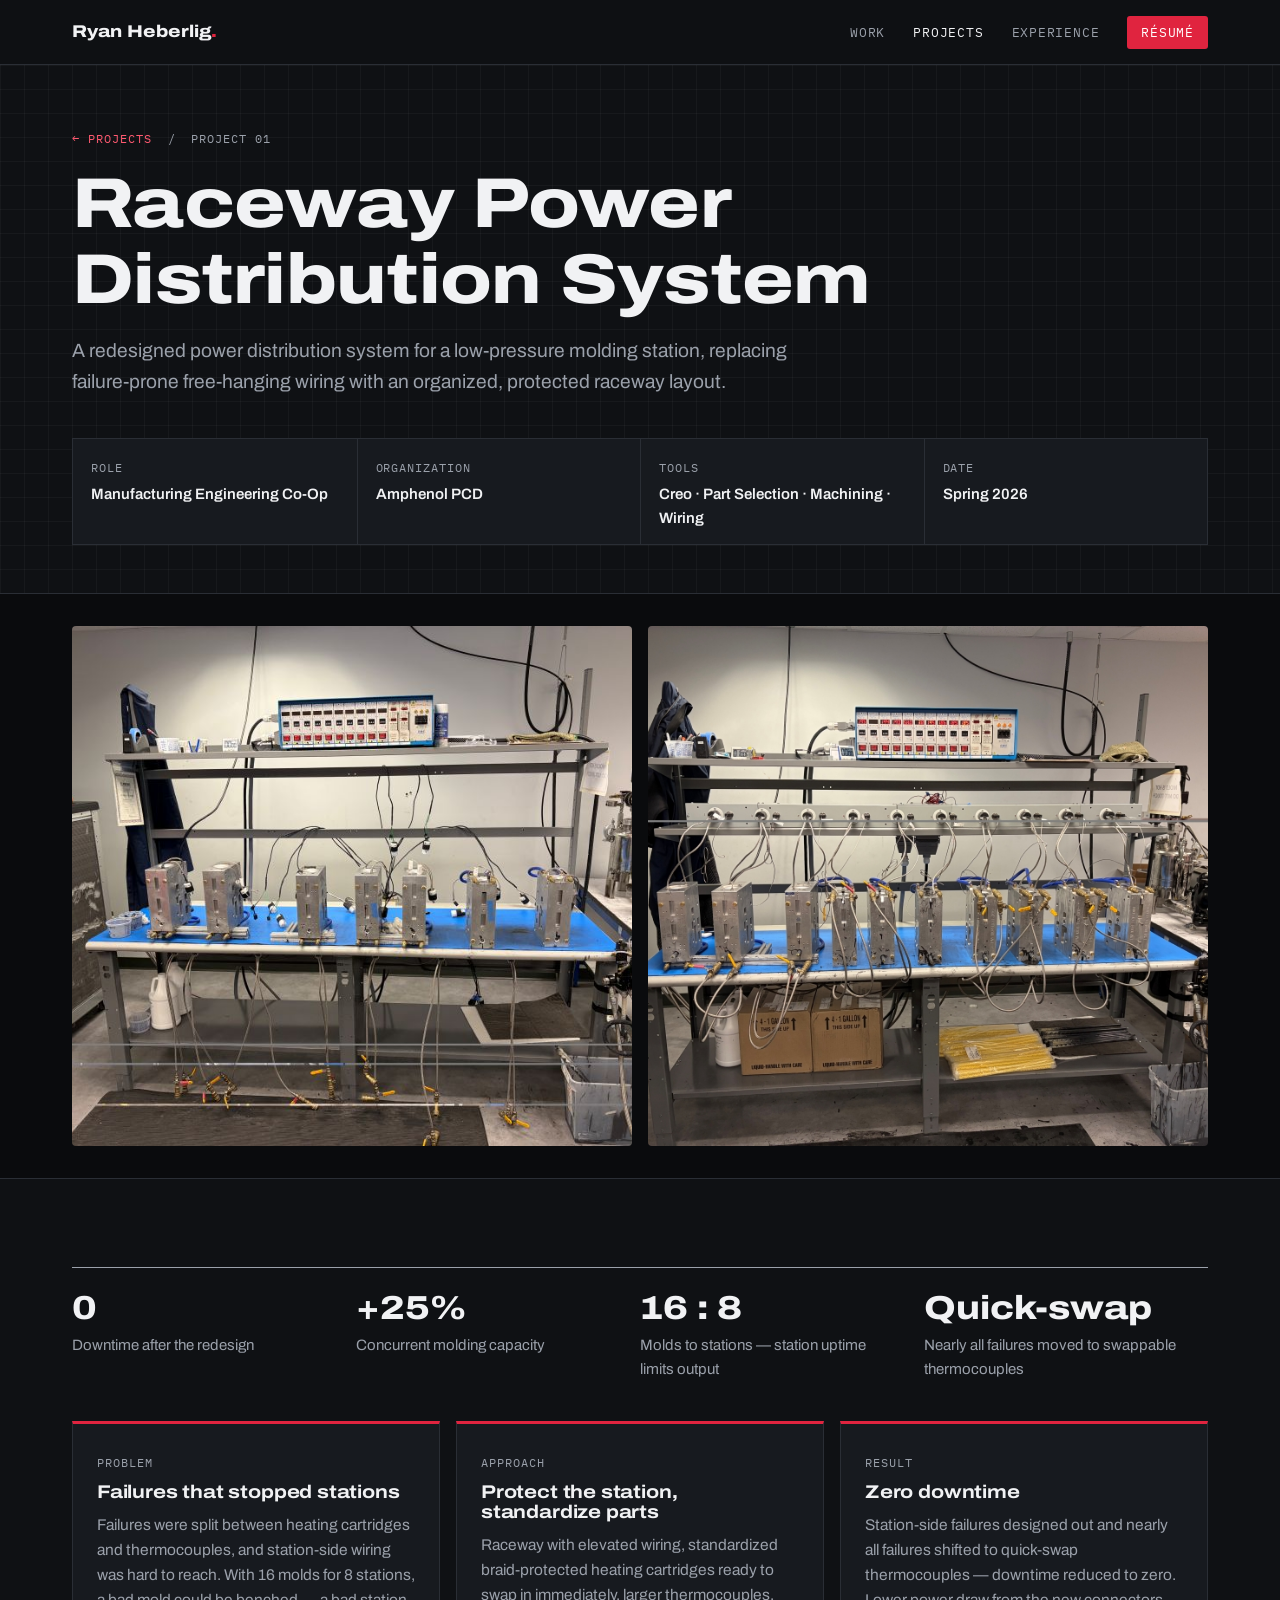
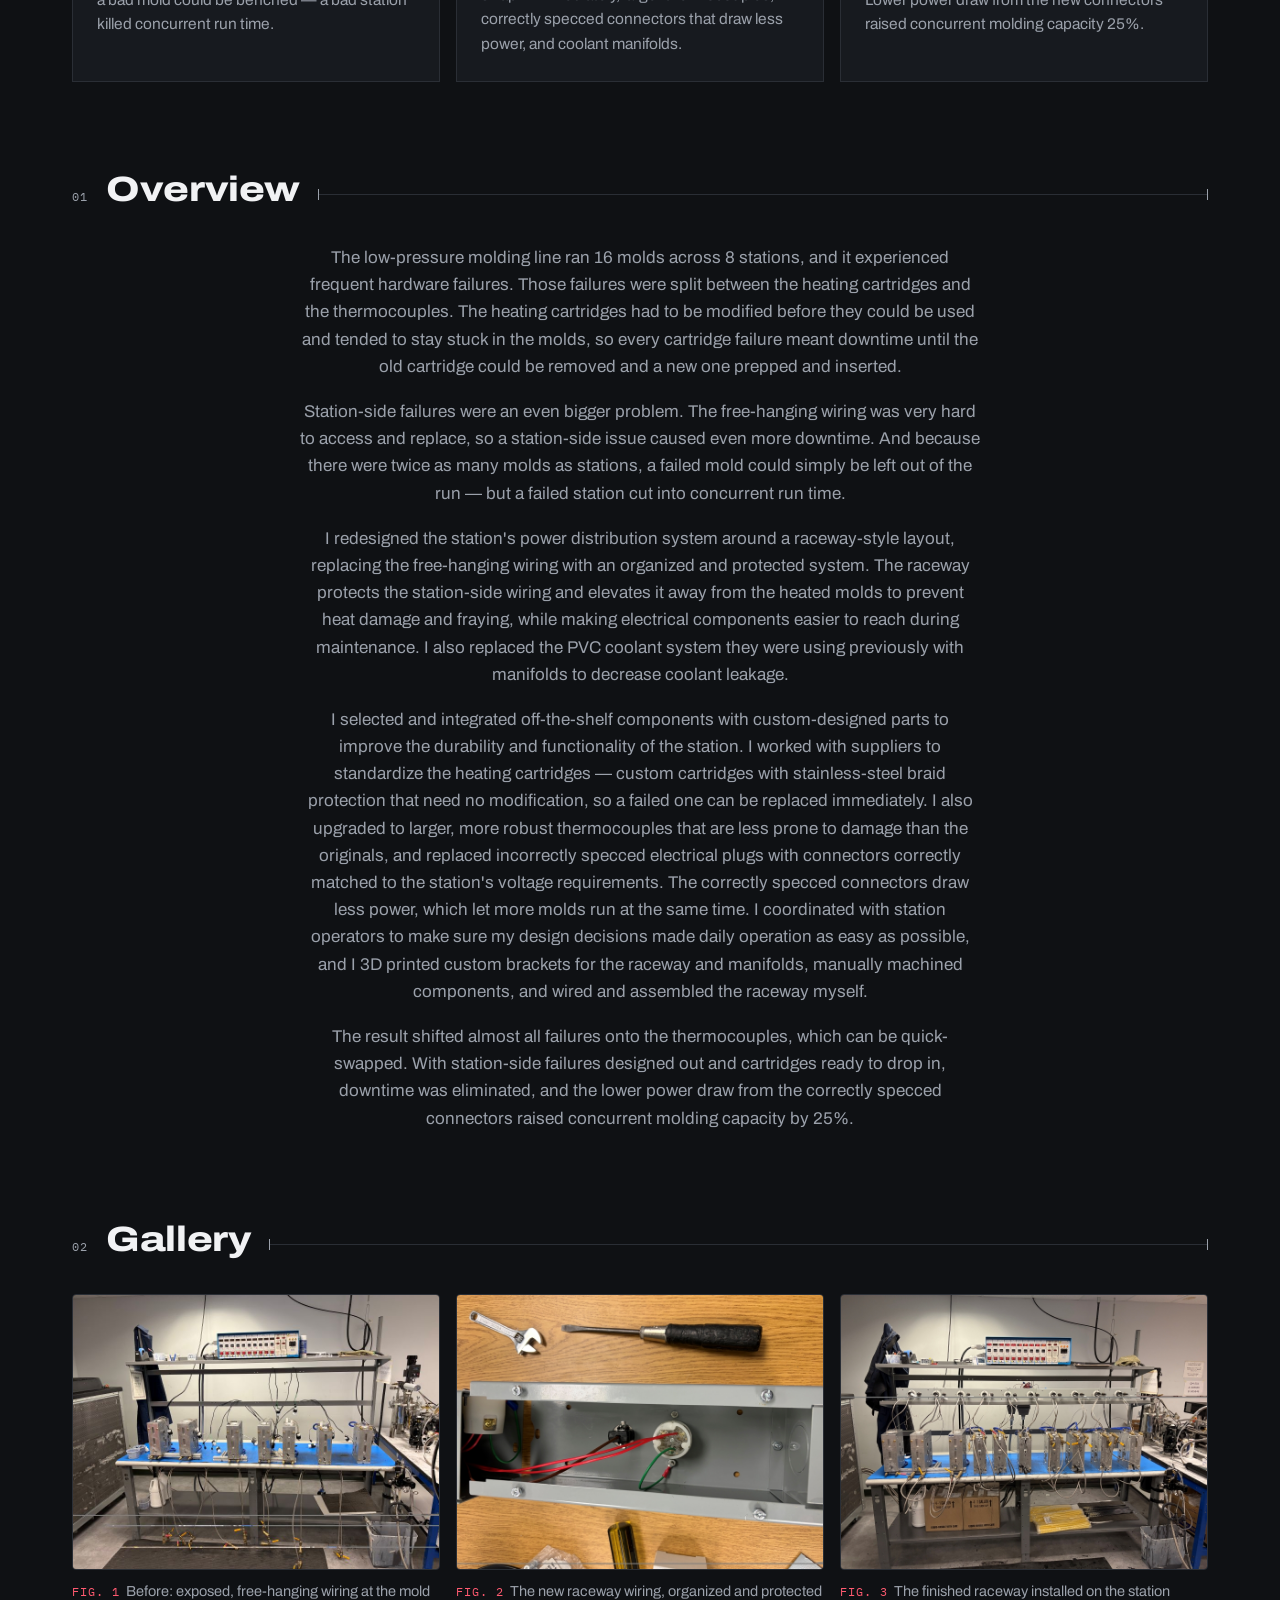
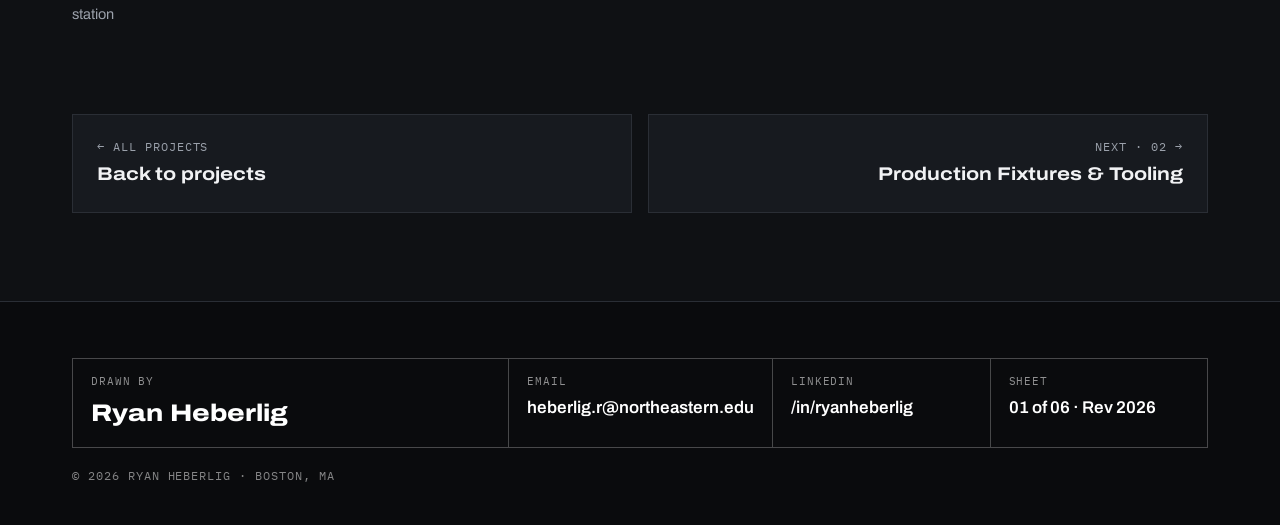
==== commit f28be9ae: "Add Travel Pill Dispenser project page (project-06) New in-progress project page for the Generate ro" ====
--- a/project-01.html
+++ b/project-01.html
@@ -6,7 +6,7 @@
   <title>Raceway Power Distribution System — Ryan Heberlig</title>
   <meta name="description" content="A redesigned raceway-style power distribution system for a low-pressure molding station at Amphenol PCD, eliminating downtime and raising molding capacity by 25%.">
   <meta name="theme-color" content="#0F1114">
-  <link rel="stylesheet" href="style.css?v=13">
+  <link rel="stylesheet" href="style.css?v=11">
 </head>
 <body data-page="projects" class="project-page">
 
@@ -33,7 +33,7 @@
     <div class="wrap">
       <p class="mono crumbs"><a href="projects.html">← Projects</a> &nbsp;/&nbsp; Project 01</p>
       <h1>Raceway Power Distribution System</h1>
-      <p class="sub">Replaced failure-prone, free-hanging wiring on a low-pressure molding station with a protected raceway — taking downtime to zero.</p>
+      <p class="sub">A redesigned power distribution system for a low-pressure molding station, replacing failure-prone free-hanging wiring with an organized, protected raceway layout.</p>
       <div class="spec"><div><span class="mono">Role</span><div class="v">Manufacturing Engineering Co-Op</div></div><div><span class="mono">Organization</span><div class="v">Amphenol PCD</div></div><div><span class="mono">Tools</span><div class="v">Creo · Part Selection · Machining · Wiring</div></div><div><span class="mono">Date</span><div class="v">Spring 2026</div></div></div>
     </div>
   </section>
@@ -47,42 +47,26 @@
   </section>
 
   <!-- =========================================================
-       STORY SECTIONS — one <article class="chapter"> per step.
-       Left: numbered label, big headline, optional stat.
-       Right: one or two short paragraphs (a sentence or two each).
+       KEY NUMBERS + PROBLEM / APPROACH / RESULT
        ========================================================= -->
-  <section class="chapters">
+  <section class="sec">
     <div class="wrap">
-      <article class="chapter">
-        <header class="chapter-head">
-          <div class="chapter-label"><span class="chip">1.0</span><span class="mono">The problem</span></div>
-          <h2>Station failures stopped production.</h2><div class="chapter-stat"><span class="n">16 : 8</span><span class="mono">Molds to stations</span></div>
-        </header>
-        <div class="chapter-body">
-          <p>The line ran 16 molds on 8 stations, and failing heating cartridges and thermocouples kept taking stations offline. Cartridges had to be modified before use and stuck in the molds, and the free-hanging wiring was hard to reach.</p>
-          <p>A bad mold could sit out a run. A bad station cut concurrent run time.</p>
-        </div>
-      </article>
-      <article class="chapter">
-        <header class="chapter-head">
-          <div class="chapter-label"><span class="chip">2.0</span><span class="mono">The approach</span></div>
-          <h2>Protect the station, standardize the parts.</h2>
-        </header>
-        <div class="chapter-body">
-          <p>I rebuilt the station's power distribution around a raceway that lifts wiring away from the heated molds and keeps it easy to reach. I worked with suppliers on stainless-braided cartridges that drop in with no modification, and upgraded to larger thermocouples, voltage-matched connectors, and coolant manifolds in place of leaky PVC.</p>
-          <p>I 3D printed the brackets, machined parts, and wired and assembled the raceway myself, with input from the operators.</p>
-        </div>
-      </article>
-      <article class="chapter">
-        <header class="chapter-head">
-          <div class="chapter-label"><span class="chip">3.0</span><span class="mono">The result</span></div>
-          <h2>Zero downtime.</h2><div class="chapter-stat"><span class="n">+25%</span><span class="mono">Concurrent molding capacity</span></div>
-        </header>
-        <div class="chapter-body">
-          <p>Station-side failures were designed out, and nearly all remaining failures are quick thermocouple swaps.</p>
-          <p>The correctly specced connectors draw less power, so more molds can run at once.</p>
-        </div>
-      </article>
+      <div class="numbers"><div><div class="n">0</div><p>Downtime after the redesign</p></div><div><div class="n">+25%</div><p>Concurrent molding capacity</p></div><div><div class="n">16 : 8</div><p>Molds to stations — station uptime limits output</p></div><div><div class="n">Quick-swap</div><p>Nearly all failures moved to swappable thermocouples</p></div></div>
+      <div class="par"><div><span class="mono">Problem</span><h3>Failures that stopped stations</h3><p>Failures were split between heating cartridges and thermocouples, and station-side wiring was hard to reach. With 16 molds for 8 stations, a bad mold could be benched — a bad station killed concurrent run time.</p></div><div><span class="mono">Approach</span><h3>Protect the station, standardize parts</h3><p>Raceway with elevated wiring, standardized braid-protected heating cartridges ready to swap in immediately, larger thermocouples, correctly specced connectors that draw less power, and coolant manifolds.</p></div><div><span class="mono">Result</span><h3>Zero downtime</h3><p>Station-side failures designed out and nearly all failures shifted to quick-swap thermocouples — downtime reduced to zero. Lower power draw from the new connectors raised concurrent molding capacity 25%.</p></div></div>
+    </div>
+  </section>
+
+  <!-- OVERVIEW: free-form write-up. Keep paragraphs short. -->
+  <section class="sec sec--tight">
+    <div class="wrap">
+      <div class="sec-head"><span class="mono">01</span><h2>Overview</h2><span class="dim"></span></div>
+      <div class="prose prose--center">
+        <p>The low-pressure molding line ran 16 molds across 8 stations, and it experienced frequent hardware failures. Those failures were split between the heating cartridges and the thermocouples. The heating cartridges had to be modified before they could be used and tended to stay stuck in the molds, so every cartridge failure meant downtime until the old cartridge could be removed and a new one prepped and inserted.</p>
+        <p>Station-side failures were an even bigger problem. The free-hanging wiring was very hard to access and replace, so a station-side issue caused even more downtime. And because there were twice as many molds as stations, a failed mold could simply be left out of the run — but a failed station cut into concurrent run time.</p>
+        <p>I redesigned the station's power distribution system around a raceway-style layout, replacing the free-hanging wiring with an organized and protected system. The raceway protects the station-side wiring and elevates it away from the heated molds to prevent heat damage and fraying, while making electrical components easier to reach during maintenance. I also replaced the PVC coolant system they were using previously with manifolds to decrease coolant leakage.</p>
+        <p>I selected and integrated off-the-shelf components with custom-designed parts to improve the durability and functionality of the station. I worked with suppliers to standardize the heating cartridges — custom cartridges with stainless-steel braid protection that need no modification, so a failed one can be replaced immediately. I also upgraded to larger, more robust thermocouples that are less prone to damage than the originals, and replaced incorrectly specced electrical plugs with connectors correctly matched to the station's voltage requirements. The correctly specced connectors draw less power, which let more molds run at the same time. I coordinated with station operators to make sure my design decisions made daily operation as easy as possible, and I 3D printed custom brackets for the raceway and manifolds, manually machined components, and wired and assembled the raceway myself.</p>
+        <p>The result shifted almost all failures onto the thermocouples, which can be quick-swapped. With station-side failures designed out and cartridges ready to drop in, downtime was eliminated, and the lower power draw from the correctly specced connectors raised concurrent molding capacity by 25%.</p>
+      </div>
     </div>
   </section>
 
@@ -93,7 +77,7 @@
        ========================================================= -->
   <section class="sec sec--tight">
     <div class="wrap">
-      <div class="sec-head"><span class="mono">4.0</span><h2>Gallery</h2><span class="dim"></span></div>
+      <div class="sec-head"><span class="mono">02</span><h2>Gallery</h2><span class="dim"></span></div>
       <div class="figs gallery-grid">
         <figure><img src="RacewayInitial.JPG" alt="Mold station before the redesign"><figcaption><span class="mono">Fig. 1</span>Before: exposed, free-hanging wiring at the mold station</figcaption></figure>
         <figure><img src="RacewayWiring.JPG" alt="Internal raceway wiring"><figcaption><span class="mono">Fig. 2</span>The new raceway wiring, organized and protected</figcaption></figure>
@@ -119,7 +103,7 @@
         <div><span class="mono">Drawn by</span><span class="name">Ryan Heberlig</span></div>
         <div><span class="mono">Email</span><a class="v" href="mailto:heberlig.r@northeastern.edu">heberlig.r@northeastern.edu</a></div>
         <div><span class="mono">LinkedIn</span><a class="v" href="https://www.linkedin.com/in/ryanheberlig/" target="_blank" rel="noopener">/in/ryanheberlig</a></div>
-        <div><span class="mono">Sheet</span><span class="v">01 of 05 · Rev 2026</span></div>
+        <div><span class="mono">Sheet</span><span class="v">01 of 06 · Rev 2026</span></div>
       </div>
       <p class="mono fine">&copy; 2026 Ryan Heberlig · Boston, MA</p>
     </div>
--- a/style.css
+++ b/style.css
@@ -13,7 +13,7 @@
      9. BENTO PROJECT GRID (homepage tiles)
      10. EXPERIENCE TABLE
      11. PROJECTS LIST PAGE
-     12. PROJECT PAGE (header, spec box, media, numbers, story sections)
+     12. PROJECT PAGE (header, spec box, media, numbers, cards)
      13. DESIGN ITERATION TIMELINE
      14. FIGURE GALLERY + LIGHTBOX
      15. PREV / NEXT PAGER
@@ -485,43 +485,12 @@
 .numbers .n small { font-size: 1.2rem; }
 .numbers p { color: var(--ink-soft); font-size: 15px; margin-top: 8px; }
 
-/* Story sections: one .chapter per step (Problem, Approach,
-   Result). Stacked full width so the reader takes in one at a time:
-   numbered label + big headline (+ optional stat) on the left,
-   a couple of short paragraphs on the right. */
-.chapters { padding: 32px 0 88px; }
-.chapter {
-  display: grid;
-  grid-template-columns: minmax(260px, 1fr) 1.9fr;
-  gap: 72px;
-  padding: 64px 0;
-  border-top: 1px solid var(--line);
-}
-.chapter:first-child { border-top: 0; }
-.chapter-head { align-self: start; position: sticky; top: 104px; }
-.chapter-label { display: flex; align-items: center; gap: 14px; }
-.chip {
-  font-family: var(--mono);
-  font-size: 13px;
-  color: var(--accent-text);
-  border: 1px solid var(--line);
-  background: var(--paper);
-  padding: 4px 9px;
-  border-radius: 2px;
-}
-.chapter-head h2 { font-size: clamp(1.9rem, 3vw, 2.6rem); font-weight: 800; line-height: 1.1; margin-top: 22px; }
-.chapter-stat { margin-top: 28px; padding-top: 18px; border-top: 1px solid var(--line); }
-.chapter-stat .n { display: block; font-size: 2.2rem; font-weight: 800; font-stretch: var(--wide); line-height: 1; color: var(--accent-text); }
-.chapter-stat .mono { display: block; margin-top: 8px; }
-.chapter-body { padding-top: 2px; }
-.chapter-body p { font-size: 1.15rem; line-height: 1.9; color: var(--ink-soft); max-width: 42em; }
-.chapter-body p + p { margin-top: 22px; }
-
-/* Problem / Approach / Result cards (Fixtures page) */
+/* Problem / Approach / Result cards */
 .par { display: grid; grid-template-columns: repeat(3, 1fr); gap: 16px; margin-top: 40px; }
 .par > div { background: var(--paper); border: 1px solid var(--line); border-top: 3px solid var(--accent); padding: 24px; }
 .par h3 { font-size: 1.15rem; margin: 8px 0 10px; }
 .par p { color: var(--ink-soft); font-size: 15.5px; }
+
 
 /* fixture write-ups (one per fixture, no photos) */
 .fixture { padding: 32px 0; border-top: 1px solid var(--line); }
@@ -530,12 +499,37 @@
 .fixture-head h3 { font-size: 1.5rem; font-weight: 800; }
 .fixture .par { margin-top: 20px; }
 .fixture .par p { margin-top: 8px; }
+.fixture > .prose { margin-top: 12px; }
 .note { margin-top: 24px; }
 
-/* gentle fade-in as each section scrolls into view (main.js adds
-   .reveal only when JS runs, so content is never hidden without it) */
-.reveal { opacity: 0; transform: translateY(16px); transition: opacity .6s ease, transform .6s ease; }
-.reveal.is-visible { opacity: 1; transform: none; }
+/* requirements list: label on the left, spec on the right */
+.reqs { list-style: none; margin: 0; padding: 0; border-top: 1px solid var(--ink-soft); }
+.reqs li { display: grid; grid-template-columns: 220px 1fr; gap: 16px; padding: 16px 0; border-bottom: 1px solid var(--line); }
+.reqs .v { font-weight: 600; }
+
+/* image placeholder: stands in for a photo or CAD screenshot that
+   hasn't been added yet. Swap the <div class="img-ph"> for an <img>
+   (keeping the same caption) when the image is ready. */
+.img-ph {
+  display: flex;
+  flex-direction: column;
+  align-items: center;
+  justify-content: center;
+  gap: 8px;
+  aspect-ratio: 4 / 3;
+  padding: 24px;
+  text-align: center;
+  color: var(--ink-soft);
+  border: 1px dashed var(--ink-soft);
+  border-radius: 4px;
+  background-color: var(--paper);
+  background-image:
+    linear-gradient(var(--grid) 1px, transparent 1px),
+    linear-gradient(90deg, var(--grid) 1px, transparent 1px);
+  background-size: 24px 24px;
+}
+.img-ph b { color: var(--ink); font-size: 15.5px; }
+.p-media .img-ph { aspect-ratio: 16 / 9; max-height: 640px; width: 100%; }
 
 
 /* -------------------------------------------------------------
@@ -717,8 +711,6 @@
   .entry { grid-template-columns: 1fr; gap: 24px; }
   .par, .timeline { grid-template-columns: 1fr 1fr; }
   .timeline { grid-auto-flow: row; }
-  .chapter { grid-template-columns: 1fr; gap: 20px; padding: 48px 0; }
-  .chapter-head { position: static; }
 }
 
 @media (max-width: 820px) {
@@ -777,7 +769,7 @@
   .p-media--single video { height: 480px; }
 
   .par, .timeline, .figs { grid-template-columns: 1fr; }
-  .chapter-body p { font-size: 1.05rem; line-height: 1.8; }
+  .reqs li { grid-template-columns: 1fr; gap: 4px; }
   .pager { grid-template-columns: 1fr; }
   .pager a:last-child { text-align: left; }
 
